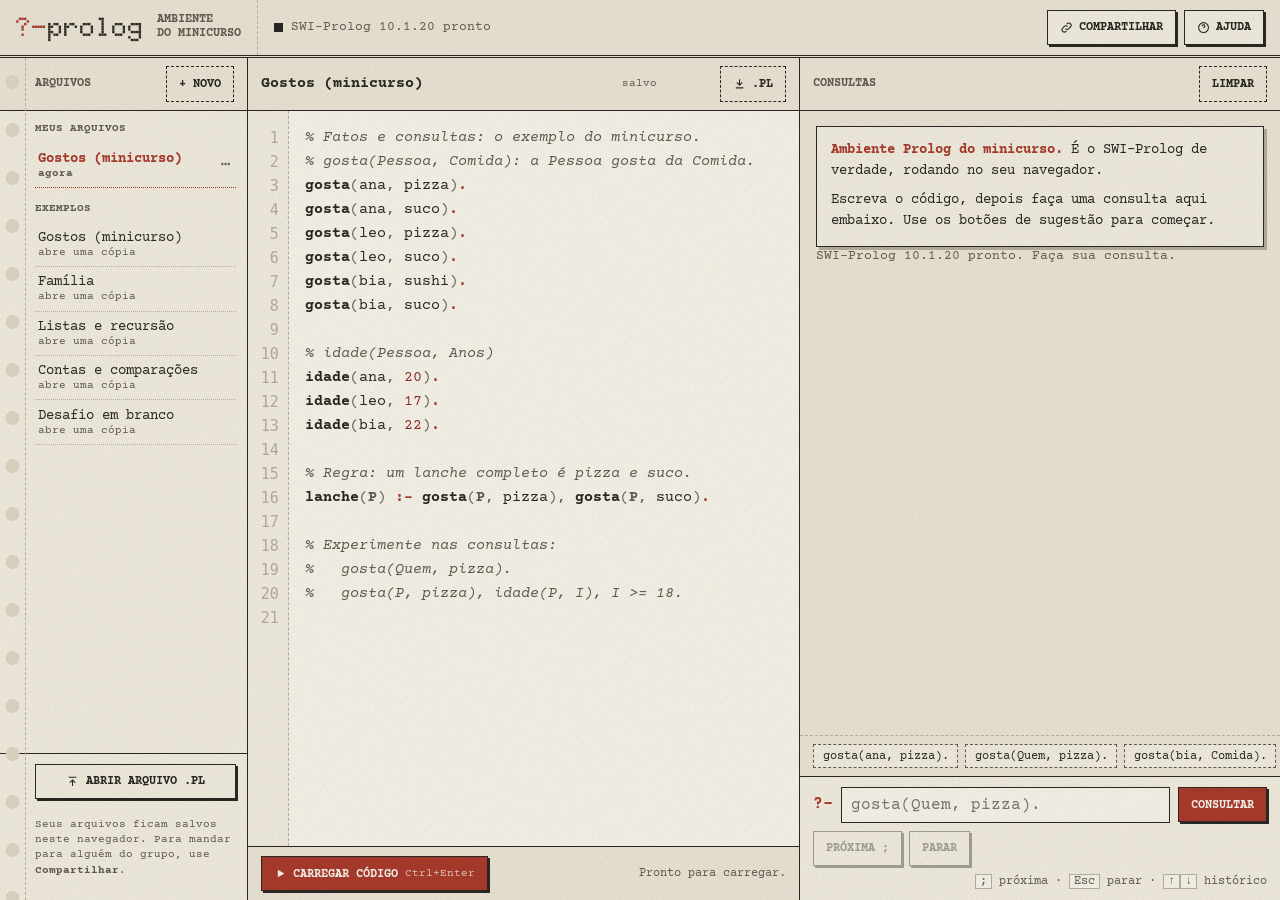
==== ambiente/index.html @ a732a97c "Adiciona ambiente Prolog online e guia de fatos e consultas Co-Authored-By: Claude Opus 5.5 <noreply" ====
<!DOCTYPE html>
<html lang="pt-BR">
<head>
<meta charset="UTF-8">
<meta name="viewport" content="width=device-width, initial-scale=1, viewport-fit=cover">
<title>Ambiente Prolog · Minicurso do grupo</title>
<meta name="description" content="Ambiente online para escrever e rodar Prolog (SWI-Prolog) no navegador. Feito para o minicurso de Prolog.">
<meta name="theme-color" content="#E9E3D3">
<link rel="icon" href="data:image/svg+xml,%3Csvg xmlns='http://www.w3.org/2000/svg' viewBox='0 0 32 32'%3E%3Crect width='32' height='32' fill='%23E9E3D3'/%3E%3Ctext x='3' y='23' font-family='monospace' font-weight='700' font-size='20' fill='%23A83A2B'%3E?-%3C/text%3E%3C/svg%3E">
<style>
@font-face{font-family:'Doto';font-style:normal;font-weight:900;font-display:block;src:url([data-uri]) format('woff2')}
@font-face{font-family:'Courier Prime';font-style:normal;font-weight:400;font-display:block;src:url([data-uri]) format('woff2')}
@font-face{font-family:'Courier Prime';font-style:italic;font-weight:400;font-display:block;src:url([data-uri]) format('woff2')}
@font-face{font-family:'Courier Prime';font-style:normal;font-weight:700;font-display:block;src:url([data-uri]) format('woff2')}
@font-face{font-family:'Courier Prime';font-style:italic;font-weight:700;font-display:block;src:url([data-uri]) format('woff2')}

:root{
  --papel:#E9E3D3;--papel-alto:#F0EBDD;--papel-fundo:#DCD5C2;--papel-claro:#F6F2E8;
  --tinta:#2B2722;--carbono:#615C50;--carbono-fraco:#B3AC9B;--regra:#B8B0A0;
  --fita:#A83A2B;--fita-escura:#8C3024;--fita-fraca:#D9B8B1;
  --mono:'Courier Prime','Courier New',Courier,ui-monospace,monospace;
  --display:'Doto','Courier Prime',monospace;
  --cod:15px;--linha-cod:1.6;
  --topo:3.6rem;
  --z-painel:10;--z-gaveta:30;--z-dialogo:40;--z-aviso:50;
}
*,*::before,*::after{box-sizing:border-box}
html,body{height:100%}
body{margin:0;background:var(--papel);color:var(--tinta);font-family:var(--mono);font-size:15px;line-height:1.5;-webkit-font-smoothing:antialiased;overflow:hidden}
body::after{content:"";position:fixed;inset:0;pointer-events:none;z-index:60;opacity:.22;mix-blend-mode:multiply;
  background-image:url("data:image/svg+xml,%3Csvg xmlns='http://www.w3.org/2000/svg'%3E%3Cfilter id='g'%3E%3CfeTurbulence type='fractalNoise' baseFrequency='0.8' numOctaves='4' stitchTiles='stitch'/%3E%3C/filter%3E%3Crect width='100%25' height='100%25' filter='url(%23g)'/%3E%3C/svg%3E")}
::selection{background:var(--fita);color:var(--papel)}
:focus-visible{outline:2px solid var(--fita);outline-offset:2px}
button{font-family:inherit}
[hidden]{display:none!important}

/* ================= estrutura ================= */
.app{height:100dvh;display:grid;grid-template-rows:var(--topo) minmax(0,1fr);padding-left:env(safe-area-inset-left);padding-right:env(safe-area-inset-right)}
.topo{display:flex;align-items:center;gap:1rem;padding:0 1rem 0 0;border-bottom:3px double var(--tinta);background:var(--papel);min-width:0}
.marca{display:flex;align-items:center;gap:.8rem;height:100%;padding:0 1rem;border-right:1px dashed var(--regra);text-decoration:none;color:var(--tinta);flex:none}
.marca__logo{font-family:var(--display);font-weight:900;font-size:1.65rem;line-height:1;letter-spacing:0;white-space:nowrap}
.marca__logo b{color:var(--fita);font-weight:900}
.marca__sub{font-size:.72rem;line-height:1.25;color:var(--carbono);text-transform:uppercase;font-weight:700}
.motor{display:flex;align-items:center;gap:.5rem;font-size:.8rem;color:var(--carbono);white-space:nowrap;min-width:0}
.motor__luz{width:.6rem;height:.6rem;border:1px solid var(--tinta);background:var(--papel-alto);flex:none}
.motor[data-estado="pronto"] .motor__luz{background:var(--tinta)}
.motor[data-estado="rodando"] .motor__luz{background:var(--fita);animation:pisca .8s steps(1) infinite}
.motor[data-estado="erro"] .motor__luz{background:var(--fita)}
@keyframes pisca{50%{opacity:.25}}
.motor__txt{overflow:hidden;text-overflow:ellipsis}
.topo__acoes{margin-left:auto;display:flex;gap:.45rem;align-items:center}

.botao{display:inline-flex;align-items:center;gap:.4rem;font-size:.78rem;font-weight:700;text-transform:uppercase;color:var(--tinta);background:var(--papel-alto);border:1px solid var(--tinta);border-radius:0;
  padding:.45rem .75rem;cursor:pointer;box-shadow:2px 2px 0 var(--tinta);transition:transform .08s linear,box-shadow .08s linear;white-space:nowrap;min-height:2.2rem}
.botao:hover{transform:translate(-1px,-1px);box-shadow:3px 3px 0 var(--tinta)}
.botao:active{transform:translate(2px,2px);box-shadow:0 0 0 var(--tinta)}
.botao:disabled{opacity:.38;cursor:default;transform:none;box-shadow:2px 2px 0 var(--tinta)}
.botao--fita{background:var(--fita);color:var(--papel-claro);border-color:var(--tinta)}
.botao--leve{box-shadow:none;border-style:dashed;background:transparent}
.botao--leve:hover{box-shadow:none;transform:none;border-style:solid;color:var(--fita);border-color:var(--fita)}
.botao kbd{font-family:inherit;font-weight:400;opacity:.75;font-size:.7rem;text-transform:none}
.icone{width:1.05em;height:1.05em;flex:none}

.mesa{display:grid;grid-template-columns:15.5rem minmax(0,1.15fr) minmax(0,1fr);min-height:0}
.painel{display:flex;flex-direction:column;min-height:0;min-width:0;border-right:1px solid var(--tinta)}
.painel:last-child{border-right:0}
.painel__cab{display:flex;align-items:center;gap:.6rem;padding:.55rem .8rem;border-bottom:1px solid var(--tinta);min-height:2.9rem;background:var(--papel)}
.painel__tit{font-size:.75rem;font-weight:700;text-transform:uppercase;color:var(--carbono);margin:0;white-space:nowrap}
.painel__cab .botao{margin-left:auto}

/* ================= arquivos ================= */
.arquivos{background:var(--papel-alto);position:relative}
.arquivos::before{content:"";position:absolute;left:0;top:0;bottom:0;width:1.6rem;background-image:radial-gradient(circle at 50% .25in,var(--papel-fundo) 0 .07in,transparent .075in);background-size:100% .5in;border-right:1px dashed var(--regra);pointer-events:none}
.arquivos__lista{flex:1;overflow:auto;padding:.6rem .7rem .8rem 2.2rem}
.grupo{font-size:.7rem;font-weight:700;text-transform:uppercase;color:var(--carbono);margin:.8rem 0 .35rem;display:flex;justify-content:space-between;align-items:center}
.grupo:first-child{margin-top:0}
.item{display:grid;grid-template-columns:minmax(0,1fr) auto;align-items:center;border-bottom:1px dotted var(--regra)}
.item__abrir{appearance:none;background:none;border:0;text-align:left;padding:.45rem .2rem;cursor:pointer;color:var(--tinta);font-size:.88rem;min-width:0;overflow:hidden;text-overflow:ellipsis;white-space:nowrap}
.item__abrir small{display:block;font-size:.7rem;color:var(--carbono);overflow:hidden;text-overflow:ellipsis}
.item__abrir:hover{color:var(--fita)}
.item[aria-current="true"] .item__abrir{font-weight:700;color:var(--fita)}
.item[aria-current="true"]{border-bottom-color:var(--fita)}
.item__mais{appearance:none;background:none;border:0;color:var(--carbono);cursor:pointer;padding:.3rem .35rem;font-size:1rem;line-height:1}
.item__mais:hover{color:var(--fita)}
.arquivos__pe{border-top:1px solid var(--tinta);padding:.6rem .7rem .7rem 2.2rem;display:grid;gap:.45rem}
.arquivos__pe .botao{justify-content:center;white-space:normal;text-align:center}
.arquivos .painel__cab{padding-left:2.2rem}
.fechar-gaveta{display:none}
.dica-salvo{font-size:.7rem;color:var(--carbono);line-height:1.35}

/* ================= editor ================= */
.editor-painel{background:var(--papel-claro)}
.nome-arq{appearance:none;border:0;border-bottom:1px dashed transparent;background:transparent;font-family:var(--mono);font-weight:700;font-size:.95rem;color:var(--tinta);padding:.1rem 0;min-width:0;width:100%;max-width:22rem}
.nome-arq:hover{border-bottom-color:var(--regra)}
.nome-arq:focus{outline:0;border-bottom-color:var(--fita)}
.salvo{font-size:.7rem;color:var(--carbono);white-space:nowrap}
.editor{position:relative;flex:1;min-height:0;display:grid;grid-template-columns:auto minmax(0,1fr);overflow:hidden}
.editor__nums{margin:0;padding:.9rem .55rem .9rem .8rem;text-align:right;color:var(--carbono-fraco);font-size:var(--cod);line-height:var(--linha-cod);user-select:none;border-right:1px dashed var(--regra);background:var(--papel-alto);overflow:hidden;white-space:pre;font-variant-numeric:tabular-nums}
.editor__nums .ruim{color:var(--papel-claro);background:var(--fita)}
.editor__nums .aviso{color:var(--fita);font-weight:700}
.editor__area{position:relative;min-width:0;overflow:hidden}
.editor__realce,.editor__texto{position:absolute;inset:0;margin:0;padding:.9rem 1rem 3rem;font-family:var(--mono);font-size:var(--cod);line-height:var(--linha-cod);white-space:pre;overflow:auto;tab-size:4;letter-spacing:0;word-spacing:0;font-variant-ligatures:none}
.editor__realce{pointer-events:none;color:var(--tinta);overflow:hidden}
.editor__texto{background:transparent;color:transparent;caret-color:var(--fita);border:0;resize:none;outline:0;-webkit-text-fill-color:transparent}
.editor__texto::selection{background:rgba(168,58,43,.22);-webkit-text-fill-color:transparent}
.t-com{color:var(--carbono);font-style:italic}
.t-str{color:#5b4a2e;text-decoration:underline;text-decoration-color:var(--fita-fraca);text-underline-offset:.18em}
.t-num{color:var(--fita-escura)}
.t-var{color:var(--carbono);font-weight:700}
.t-func{color:var(--tinta);font-weight:700}
.t-atom{color:var(--tinta)}
.t-op{color:var(--fita);font-weight:700}
.t-pont{color:var(--carbono)}
.t-ponto{color:var(--fita);font-weight:700}
.editor__barra{display:flex;align-items:center;gap:.5rem;flex-wrap:wrap;padding:.55rem .8rem;border-top:1px solid var(--tinta);background:var(--papel)}
.editor__barra .estado{font-size:.75rem;color:var(--carbono);margin-left:auto;text-align:right;min-width:0}
.editor__barra .estado.ruim{color:var(--fita);font-weight:700}

/* ================= consultas ================= */
.consultas{background:var(--papel)}
.console{flex:1;min-height:0;overflow:auto;padding:.9rem 1rem 1rem;font-size:var(--cod);line-height:1.55;white-space:pre-wrap;word-break:break-word;overscroll-behavior:contain}
.console>div{margin:0}
.c-q{font-weight:700;margin-top:.7rem!important}
.c-q::before{content:"?- ";color:var(--fita)}
.c-r{color:var(--fita);font-weight:700}
.c-f{color:var(--carbono);font-weight:700}
.c-e{color:var(--fita);font-style:italic;border-left:2px solid var(--fita);padding-left:.6rem;margin:.2rem 0!important}
.c-w{color:var(--carbono);font-style:italic;border-left:1px solid var(--carbono-fraco);padding-left:.6rem;margin:.2rem 0!important}
.c-s{color:var(--tinta)}
.c-i{color:var(--carbono);font-size:.85em}
.c-i b{color:var(--tinta)}
.c-sep{border-top:1px dashed var(--regra);margin:.8rem 0 .2rem!important;font-size:.72rem;color:var(--carbono);text-transform:uppercase;padding-top:.3rem}
.boas-vindas{border:1px solid var(--tinta);background:var(--papel-alto);box-shadow:3px 3px 0 var(--carbono-fraco);padding:.8rem .9rem;margin-bottom:.4rem;white-space:normal;font-size:.88rem}
.boas-vindas b{color:var(--fita)}
.boas-vindas p{margin:0 0 .4rem}
.boas-vindas p:last-child{margin:0}
.carregando{display:flex;align-items:center;gap:.7rem;color:var(--carbono);font-size:.85rem;white-space:normal}
.barra-prog{flex:1;height:6px;border:1px solid var(--tinta);background:var(--papel-alto);position:relative;overflow:hidden;max-width:14rem}
.barra-prog i{position:absolute;inset:0;width:var(--p,0%);background:var(--fita);transition:width .2s}
.sugestoes{display:flex;gap:.4rem;overflow-x:auto;padding:.5rem .8rem;border-top:1px dashed var(--regra);scrollbar-width:thin}
.sugestoes:empty{display:none}
.chip{appearance:none;font-family:var(--mono);font-size:.78rem;background:var(--papel-alto);color:var(--tinta);border:1px dashed var(--carbono);padding:.25rem .55rem;cursor:pointer;white-space:nowrap;flex:none}
.chip:hover{border-style:solid;border-color:var(--fita);color:var(--fita)}
.entrada{border-top:1px solid var(--tinta);padding:.6rem .8rem calc(.6rem + env(safe-area-inset-bottom));background:var(--papel-alto)}
.entrada__linha{display:flex;align-items:center;gap:.5rem}
.entrada__pr{font-weight:700;color:var(--fita);font-size:1.05rem}
.entrada input{flex:1;min-width:0;font-family:var(--mono);font-size:16px;background:var(--papel-claro);color:var(--tinta);border:1px solid var(--tinta);padding:.5rem .6rem;border-radius:0}
.entrada input:focus{outline:2px solid var(--fita);outline-offset:0}
.entrada__acoes{display:flex;gap:.45rem;margin-top:.5rem;align-items:center;flex-wrap:wrap}
.entrada__dica{font-size:.72rem;color:var(--carbono);margin-left:auto}
.entrada__dica kbd{font-family:inherit;border:1px solid var(--regra);padding:0 .25rem;background:var(--papel-claro)}

/* ================= abas (celular) ================= */
.abas{display:none}
.so-gaveta{display:none}

/* ================= menus e diálogos ================= */
.menu{position:fixed;z-index:var(--z-dialogo);background:var(--papel-claro);border:1px solid var(--tinta);box-shadow:4px 4px 0 var(--tinta);min-width:11rem;padding:.25rem 0}
.menu button{display:block;width:100%;text-align:left;appearance:none;background:none;border:0;padding:.5rem .9rem;font-size:.85rem;cursor:pointer;color:var(--tinta)}
.menu button:hover{background:var(--papel-alto);color:var(--fita)}
.menu button.perigo{color:var(--fita)}
dialog{border:2px solid var(--tinta);background:var(--papel-claro);color:var(--tinta);box-shadow:6px 6px 0 var(--tinta);padding:0;max-width:min(40rem,calc(100vw - 2rem));width:100%;max-height:calc(100dvh - 3rem)}
dialog::backdrop{background:rgba(43,39,34,.35)}
.dlg__cab{display:flex;align-items:center;justify-content:space-between;padding:.7rem 1rem;border-bottom:3px double var(--tinta);position:sticky;top:0;background:var(--papel-claro)}
.dlg__cab h2{margin:0;font-size:1rem}
.dlg__corpo{padding:1rem;overflow:auto;font-size:.9rem}
.dlg__corpo h3{font-size:.78rem;text-transform:uppercase;color:var(--fita);margin:1.1rem 0 .4rem}
.dlg__corpo h3:first-child{margin-top:0}
.dlg__corpo p{margin:0 0 .6rem}
.dlg__corpo table{width:100%;border-collapse:collapse;font-size:.85rem}
.dlg__corpo td{padding:.35rem .6rem .35rem 0;border-bottom:1px dotted var(--regra);vertical-align:top}
.dlg__corpo td:first-child{font-weight:700;white-space:nowrap}
.dlg__corpo kbd{font-family:inherit;border:1px solid var(--regra);padding:0 .3rem;background:var(--papel-alto);white-space:nowrap}
.dlg__corpo a{color:var(--tinta);text-decoration-color:var(--fita)}
.campo-link{display:flex;gap:.5rem;margin:.6rem 0}
.campo-link input{flex:1;min-width:0;font-family:var(--mono);font-size:14px;border:1px solid var(--tinta);background:var(--papel-alto);padding:.45rem .5rem}
.fechar{appearance:none;background:none;border:1px solid var(--tinta);width:2rem;height:2rem;cursor:pointer;font-size:1.1rem;line-height:1}
.fechar:hover{color:var(--fita);border-color:var(--fita)}
.aviso-flutuante{position:fixed;left:50%;top:calc(var(--topo) + .8rem);transform:translateX(-50%);z-index:var(--z-aviso);background:var(--tinta);color:var(--papel-claro);padding:.55rem .9rem;font-size:.85rem;box-shadow:3px 3px 0 var(--fita);max-width:calc(100vw - 2rem);opacity:0;pointer-events:none;transition:opacity .2s}
.aviso-flutuante.ver{opacity:1}
.fundo-gaveta{display:none}

/* ================= responsivo ================= */
@media (max-width:1180px){
  .mesa{grid-template-columns:minmax(0,1.1fr) minmax(0,1fr)}
  .arquivos{position:fixed;top:0;left:0;bottom:0;width:min(20rem,86vw);z-index:var(--z-gaveta);transform:translateX(-102%);transition:transform .25s cubic-bezier(.25,1,.5,1);box-shadow:6px 0 0 rgba(43,39,34,.15);border-right:2px solid var(--tinta)}
  .gaveta-aberta .arquivos{transform:none}
  .gaveta-aberta .fundo-gaveta{display:block;position:fixed;inset:0;z-index:calc(var(--z-gaveta) - 1);background:rgba(43,39,34,.3)}
  .so-gaveta{display:inline-flex}
  .fechar-gaveta{display:inline-block;margin-left:.4rem}
  .painel.arquivos .painel__cab{padding-top:calc(.55rem + env(safe-area-inset-top))}
}
@media (max-width:760px){
  :root{--topo:3.1rem;--cod:14px}
  body{font-size:14px}
  .app{grid-template-rows:var(--topo) minmax(0,1fr) auto}
  .marca{padding:0 .7rem}
  .marca__logo{font-size:1.3rem}
  .marca__sub,.motor__txt,.topo__acoes .rotulo-largo{display:none}
  .topo{gap:.5rem;padding-right:.6rem}
  .mesa{grid-template-columns:minmax(0,1fr)}
  .mesa>.editor-painel,.mesa>.consultas{display:none;border-right:0}
  .app[data-aba="codigo"] .editor-painel,.app[data-aba="consultas"] .consultas{display:flex}
  .abas{display:grid;grid-template-columns:repeat(3,1fr);border-top:3px double var(--tinta);background:var(--papel);padding-bottom:env(safe-area-inset-bottom)}
  .aba{appearance:none;background:none;border:0;border-right:1px dashed var(--regra);padding:.55rem .3rem .5rem;font-size:.72rem;font-weight:700;text-transform:uppercase;color:var(--carbono);display:flex;flex-direction:column;align-items:center;gap:.2rem;cursor:pointer}
  .aba:last-child{border-right:0}
  .aba .icone{width:1.25rem;height:1.25rem}
  .aba[aria-selected="true"]{color:var(--fita)}
  .aba[aria-selected="true"]::before{content:"";display:block;width:2rem;height:3px;background:var(--fita);margin:-.55rem 0 .3rem}
  .entrada{padding-bottom:.6rem}
  .entrada__dica{display:none}
  .editor__barra .estado{flex-basis:100%;text-align:left;margin-left:0}
}
@media (prefers-reduced-motion:reduce){*{transition:none!important;animation:none!important}}
</style>
</head>
<body>
<svg width="0" height="0" style="position:absolute" aria-hidden="true">
  <symbol id="i-pasta" viewBox="0 0 24 24"><path d="M3 6h7l2 2h9v11H3z" fill="none" stroke="currentColor" stroke-width="2"/></symbol>
  <symbol id="i-codigo" viewBox="0 0 24 24"><path d="M9 7l-5 5 5 5M15 7l5 5-5 5" fill="none" stroke="currentColor" stroke-width="2"/></symbol>
  <symbol id="i-pergunta" viewBox="0 0 24 24"><path d="M4 5h16v11H9l-5 4z" fill="none" stroke="currentColor" stroke-width="2"/><path d="M10 9.2a2 2 0 1 1 2.8 1.8c-.6.3-.8.7-.8 1.3M12 14h.01" fill="none" stroke="currentColor" stroke-width="2"/></symbol>
  <symbol id="i-play" viewBox="0 0 24 24"><path d="M7 5l12 7-12 7z" fill="currentColor"/></symbol>
  <symbol id="i-link" viewBox="0 0 24 24"><path d="M10 14a4 4 0 0 0 6 0l3-3a4 4 0 0 0-6-6l-1 1M14 10a4 4 0 0 0-6 0l-3 3a4 4 0 0 0 6 6l1-1" fill="none" stroke="currentColor" stroke-width="2"/></symbol>
  <symbol id="i-baixar" viewBox="0 0 24 24"><path d="M12 4v11M7 10l5 5 5-5M5 20h14" fill="none" stroke="currentColor" stroke-width="2"/></symbol>
  <symbol id="i-abrir" viewBox="0 0 24 24"><path d="M12 20V9M7 14l5-5 5 5M5 4h14" fill="none" stroke="currentColor" stroke-width="2"/></symbol>
  <symbol id="i-ajuda" viewBox="0 0 24 24"><circle cx="12" cy="12" r="9" fill="none" stroke="currentColor" stroke-width="2"/><path d="M9.5 9.5a2.5 2.5 0 1 1 3.5 2.3c-.7.3-1 .8-1 1.5M12 16.5h.01" fill="none" stroke="currentColor" stroke-width="2"/></symbol>
</svg>

<div class="app" id="app" data-aba="codigo">
  <header class="topo">
    <a class="marca" href="./" aria-label="Ambiente Prolog, início">
      <span class="marca__logo"><b>?-</b>prolog</span>
      <span class="marca__sub">ambiente<br>do minicurso</span>
    </a>
    <button class="botao botao--leve so-gaveta" id="b-gaveta" type="button" aria-controls="arquivos" aria-expanded="false"><svg class="icone"><use href="#i-pasta"/></svg><span class="rotulo-largo">Arquivos</span></button>
    <div class="motor" id="motor" data-estado="carregando" role="status"><span class="motor__luz" aria-hidden="true"></span><span class="motor__txt" id="motor-txt">Carregando SWI-Prolog...</span></div>
    <div class="topo__acoes">
      <button class="botao" id="b-compartilhar" type="button" title="Gerar link com este código"><svg class="icone"><use href="#i-link"/></svg><span class="rotulo-largo">Compartilhar</span></button>
      <button class="botao" id="b-ajuda" type="button" title="Ajuda e atalhos"><svg class="icone"><use href="#i-ajuda"/></svg><span class="rotulo-largo">Ajuda</span></button>
    </div>
  </header>

  <div class="mesa">
    <aside class="painel arquivos" id="arquivos" aria-label="Arquivos">
      <div class="painel__cab"><h2 class="painel__tit">Arquivos</h2><button class="botao botao--leve" id="b-novo" type="button">+ Novo</button><button class="fechar fechar-gaveta" id="b-fechar-gaveta" type="button" aria-label="Fechar arquivos">×</button></div>
      <div class="arquivos__lista" id="lista"></div>
      <div class="arquivos__pe">
        <button class="botao" id="b-abrir" type="button"><svg class="icone"><use href="#i-abrir"/></svg>Abrir arquivo .pl</button>
        <input type="file" id="arq-entrada" accept=".pl,.pro,.prolog,.txt,text/plain" hidden>
        <p class="dica-salvo">Seus arquivos ficam salvos neste navegador. Para mandar para alguém do grupo, use <b>Compartilhar</b>.</p>
      </div>
    </aside>

    <section class="painel editor-painel" aria-label="Código">
      <div class="painel__cab">
        <input class="nome-arq" id="nome" type="text" aria-label="Nome do arquivo" spellcheck="false">
        <span class="salvo" id="salvo"></span>
        <button class="botao botao--leve" id="b-baixar" type="button" title="Baixar como .pl"><svg class="icone"><use href="#i-baixar"/></svg>.pl</button>
      </div>
      <div class="editor">
        <pre class="editor__nums" id="nums" aria-hidden="true"></pre>
        <div class="editor__area">
          <pre class="editor__realce" id="realce" aria-hidden="true"></pre>
          <textarea class="editor__texto" id="texto" spellcheck="false" autocapitalize="off" autocomplete="off" autocorrect="off" wrap="off" aria-label="Código Prolog"></textarea>
        </div>
      </div>
      <div class="editor__barra">
        <button class="botao botao--fita" id="b-carregar" type="button"><svg class="icone"><use href="#i-play"/></svg>Carregar código <kbd>Ctrl+Enter</kbd></button>
        <span class="estado" id="estado-cod" aria-live="polite"></span>
      </div>
    </section>

    <section class="painel consultas" aria-label="Consultas">
      <div class="painel__cab"><h2 class="painel__tit">Consultas</h2><button class="botao botao--leve" id="b-limpar" type="button">Limpar</button></div>
      <div class="console" id="console" aria-live="polite"></div>
      <div class="sugestoes" id="sugestoes" aria-label="Consultas sugeridas"></div>
      <form class="entrada" id="form-q" autocomplete="off">
        <div class="entrada__linha">
          <label class="entrada__pr" for="q">?-</label>
          <input id="q" type="text" placeholder="gosta(Quem, pizza)." spellcheck="false" autocapitalize="off" autocorrect="off" enterkeyhint="go">
          <button class="botao botao--fita" id="b-consultar" type="submit">Consultar</button>
        </div>
        <div class="entrada__acoes">
          <button class="botao" id="b-prox" type="button" disabled>Próxima ;</button>
          <button class="botao" id="b-parar" type="button" disabled>Parar</button>
          <span class="entrada__dica"><kbd>;</kbd> próxima · <kbd>Esc</kbd> parar · <kbd>↑</kbd><kbd>↓</kbd> histórico</span>
        </div>
      </form>
    </section>
  </div>

  <nav class="abas" role="tablist" aria-label="Seções">
    <button class="aba" role="tab" id="aba-arquivos" type="button" aria-selected="false"><svg class="icone"><use href="#i-pasta"/></svg>Arquivos</button>
    <button class="aba" role="tab" data-aba="codigo" type="button" aria-selected="true"><svg class="icone"><use href="#i-codigo"/></svg>Código</button>
    <button class="aba" role="tab" data-aba="consultas" type="button" aria-selected="false"><svg class="icone"><use href="#i-pergunta"/></svg>Consultas</button>
  </nav>
</div>
<div class="fundo-gaveta" id="fundo-gaveta"></div>
<div class="aviso-flutuante" id="aviso" role="status"></div>

<dialog id="dlg-compartilhar" aria-labelledby="t-comp">
  <div class="dlg__cab"><h2 id="t-comp">Compartilhar código</h2><button class="fechar" data-fechar type="button" aria-label="Fechar">×</button></div>
  <div class="dlg__corpo">
    <p>Quem abrir este link recebe uma <b>cópia</b> do código <b id="comp-nome"></b> no próprio navegador. As mudanças de cada um não afetam os outros.</p>
    <div class="campo-link"><input id="comp-link" readonly aria-label="Link"><button class="botao botao--fita" id="b-copiar" type="button">Copiar</button></div>
    <p class="c-i" id="comp-tam"></p>
  </div>
</dialog>

<dialog id="dlg-ajuda" aria-labelledby="t-ajuda">
  <div class="dlg__cab"><h2 id="t-ajuda">Ajuda</h2><button class="fechar" data-fechar type="button" aria-label="Fechar">×</button></div>
  <div class="dlg__corpo">
    <h3>Como usar</h3>
    <p>1. Escreva fatos e regras em <b>Código</b>. 2. Aperte <b>Carregar código</b> (ou só faça uma consulta: o código é carregado sozinho). 3. Pergunte em <b>Consultas</b>. É o SWI-Prolog de verdade, rodando no seu navegador.</p>
    <h3>Atalhos</h3>
    <table>
      <tr><td><kbd>Ctrl</kbd>+<kbd>Enter</kbd></td><td>Carregar o código</td></tr>
      <tr><td><kbd>Enter</kbd></td><td>Fazer a consulta</td></tr>
      <tr><td><kbd>;</kbd> ou <kbd>Enter</kbd> vazio</td><td>Próxima resposta</td></tr>
      <tr><td><kbd>.</kbd> ou <kbd>Esc</kbd></td><td>Parar (também interrompe laços infinitos)</td></tr>
      <tr><td><kbd>↑</kbd> <kbd>↓</kbd></td><td>Consultas anteriores</td></tr>
      <tr><td><kbd>Tab</kbd></td><td>Indentar no editor</td></tr>
    </table>
    <h3>Lembretes de Prolog</h3>
    <table>
      <tr><td><code>gosta(ana, pizza).</code></td><td>Fato. Nomes em minúscula, termina com ponto.</td></tr>
      <tr><td><code>Quem</code>, <code>X</code></td><td>Variável: começa com maiúscula ou _.</td></tr>
      <tr><td><code>a, b</code> · <code>a ; b</code></td><td>E · ou.</td></tr>
      <tr><td><code>cabeca :- corpo.</code></td><td>Regra: cabeça é verdade se o corpo for.</td></tr>
      <tr><td><code>X is 2 + 3</code></td><td>Faz a conta. <code>=</code> não calcula.</td></tr>
      <tr><td><code>[H | T]</code></td><td>Lista: primeiro elemento e o resto.</td></tr>
      <tr><td><code>findall(X, G, L)</code></td><td>Junta todas as respostas numa lista.</td></tr>
    </table>
    <h3>Material do grupo</h3>
    <p><a href="../minicurso/" target="_blank" rel="noopener">Slides do minicurso</a> · <a href="../guia/" target="_blank" rel="noopener">Guia de fatos e consultas</a> · <a href="https://www.swi-prolog.org/Documentation.html" target="_blank" rel="noopener">Documentação do SWI-Prolog</a></p>
    <h3>Bom saber</h3>
    <p>Os arquivos ficam salvos só neste navegador. Limpar os dados do site apaga tudo, então baixe o <code>.pl</code> do que for importante. Leitura do teclado (<code>read/1</code>) não funciona aqui.</p>
  </div>
</dialog>

<script src="swipl/swipl-web.js" async id="swipl-js"></script>
<script>
var AMB_PL = ":- module(amb, [amb_consult/1, amb_query/1]).\n:- use_module(library(wasm)).\n\namb_consult(File) :-\n    load_files(user:File, [if(true)]).\n\namb_query(Texto) :-\n    (   catch(term_string(Goal, Texto, [variable_names(Bs), module(user)]), E,\n              ( amb_erro(E), fail ))\n    ->  amb_executa(Goal, Bs)\n    ;   true\n    ).\n\namb_executa(Goal, Bs) :-\n    catch(amb_solucoes(Goal, Bs), E, (amb_erro(E))), !.\namb_executa(_, _) :-\n    flush_output,\n    _ := ambFalso().\n\namb_solucoes(Goal, Bs) :-\n    call_cleanup(user:Goal, Det = true),\n    flush_output,\n    amb_texto(Bs, Txt),\n    (   Det == true\n    ->  _ := ambResposta(Txt, \"det\")\n    ;   _ := ambResposta(Txt, \"mais\"),\n        P := ambEspera(),\n        await(P, Acao),\n        Acao \\== \"next\"\n    ).\n\namb_erro(E) :-\n    flush_output,\n    message_to_codes(E, Txt),\n    _ := ambErro(Txt).\n\nmessage_to_codes(unwind(abort), \"Consulta interrompida.\") :- !.\nmessage_to_codes('$aborted', \"Consulta interrompida.\") :- !.\nmessage_to_codes(E, S) :-\n    catch(( '$messages':translate_message(E, Lines, []),\n            with_output_to(string(S), print_message_lines(current_output, '', Lines)) ),\n          _, fail), !.\nmessage_to_codes(E, S) :- format(string(S), \"~q\", [E]).\n\namb_texto(Bs, Txt) :-\n    findall(T, amb_texto_(Bs, T), [Txt]).\n\namb_texto_(Bs, Txt) :-\n    include(amb_visivel, Bs, Vis),\n    forall(member(N = V, Bs), ( var(V) -> V = '$VAR'(N) ; true )),\n    maplist(amb_valor, Vis, Vals),\n    term_variables(Vals, Livres),\n    amb_nomeia(Livres, 0),\n    (   Vis == []\n    ->  Txt = \"true\"\n    ;   maplist(amb_par, Vis, Ls),\n        atomic_list_concat(Ls, ',\\n', A),\n        atom_string(A, Txt)\n    ).\namb_visivel(Nome = V) :-\n    \\+ sub_atom(Nome, 0, _, _, '_'),\n    \\+ var(V).\namb_valor(_ = V, V).\namb_nomeia([], _).\namb_nomeia([V | Vs], I) :-\n    L is 0'A + I mod 26, K is I // 26,\n    (   K =:= 0 -> format(atom(N), \"_~c\", [L]) ; format(atom(N), \"_~c~d\", [L, K]) ),\n    V = '$VAR'(N),\n    I1 is I + 1,\n    amb_nomeia(Vs, I1).\namb_par(N = V, S) :-\n    format(string(S), \"~w = ~W\", [N, V, [quoted(true), portray(true), max_depth(40), numbervars(true), spacing(next_argument)]]).\n";
(function () {
  "use strict";

  /* =====================================================================
     DADOS: exemplos que acompanham o minicurso
     ===================================================================== */
  var EXEMPLOS = [
    {
      id: "ex-gostos", nome: "Gostos (minicurso)",
      sug: ["gosta(ana, pizza).", "gosta(Quem, pizza).", "gosta(bia, Comida).", "gosta(_, sushi).", "gosta(ana, X), gosta(bia, X).", "lanche(Quem).", "findall(P, gosta(P, suco), L)."],
      codigo: [
        "% Fatos e consultas: o exemplo do minicurso.",
        "% gosta(Pessoa, Comida): a Pessoa gosta da Comida.",
        "gosta(ana, pizza).",
        "gosta(ana, suco).",
        "gosta(leo, pizza).",
        "gosta(leo, suco).",
        "gosta(bia, sushi).",
        "gosta(bia, suco).",
        "",
        "% idade(Pessoa, Anos)",
        "idade(ana, 20).",
        "idade(leo, 17).",
        "idade(bia, 22).",
        "",
        "% Regra: um lanche completo é pizza e suco.",
        "lanche(P) :- gosta(P, pizza), gosta(P, suco).",
        "",
        "% Experimente nas consultas:",
        "%   gosta(Quem, pizza).",
        "%   gosta(P, pizza), idade(P, I), I >= 18.",
        ""
      ].join("\n")
    },
    {
      id: "ex-familia", nome: "Família",
      sug: ["pai(joao, X).", "avo(joao, Neto).", "irmao(maria, Quem).", "progenitor(P, lucas).", "descendente(D, joao)."],
      codigo: [
        "% pai(Pai, Filho) e mae(Mae, Filho)",
        "pai(joao, maria).",
        "pai(joao, pedro).",
        "pai(pedro, lucas).",
        "mae(ana, maria).",
        "mae(ana, pedro).",
        "mae(maria, sofia).",
        "",
        "% Regras",
        "progenitor(P, F) :- pai(P, F).",
        "progenitor(P, F) :- mae(P, F).",
        "",
        "avo(A, N) :- progenitor(A, P), progenitor(P, N).",
        "",
        "irmao(X, Y) :- progenitor(P, X), progenitor(P, Y), X \\= Y.",
        "",
        "% Recursão: descendente em qualquer geração",
        "descendente(D, A) :- progenitor(A, D).",
        "descendente(D, A) :- progenitor(A, P), descendente(D, P).",
        ""
      ].join("\n")
    },
    {
      id: "ex-listas", nome: "Listas e recursão",
      sug: ["mostrar([pao, leite, maca]).", "tamanho([a, b, c], N).", "soma([3, 5, 2], S).", "pertence(b, [a, b, c]).", "[Primeiro | Resto] = [arroz, feijao, leite].", "member(X, [a, b, c])."],
      codigo: [
        "% Cabeça e cauda: [Primeiro | Resto]",
        "",
        "% mostrar(Lista): escreve cada item numa linha",
        "mostrar([]).",
        "mostrar([Item | Resto]) :-",
        "    writeln(Item),",
        "    mostrar(Resto).",
        "",
        "% tamanho(Lista, N)",
        "tamanho([], 0).",
        "tamanho([_ | Resto], N) :-",
        "    tamanho(Resto, N0),",
        "    N is N0 + 1.",
        "",
        "% soma(Lista, Total)",
        "soma([], 0).",
        "soma([X | Resto], Total) :-",
        "    soma(Resto, T0),",
        "    Total is T0 + X.",
        "",
        "% pertence(X, Lista)",
        "pertence(X, [X | _]).",
        "pertence(X, [_ | Resto]) :- pertence(X, Resto).",
        ""
      ].join("\n")
    },
    {
      id: "ex-contas", nome: "Contas e comparações",
      sug: ["media(8, 6, M).", "situacao(8, 6, S).", "situacao(5, 6, S).", "fatorial(5, F).", "X is 2 + 3 * 4.", "7 >= 6."],
      codigo: [
        "% is calcula; = só compara a forma.",
        "media(N1, N2, M) :- M is (N1 + N2) / 2.",
        "",
        "situacao(N1, N2, aprovado) :- media(N1, N2, M), M >= 7.",
        "situacao(N1, N2, recuperacao) :- media(N1, N2, M), M < 7, M >= 4.",
        "situacao(N1, N2, reprovado) :- media(N1, N2, M), M < 4.",
        "",
        "% Recursão com números",
        "fatorial(0, 1).",
        "fatorial(N, F) :-",
        "    N > 0,",
        "    N1 is N - 1,",
        "    fatorial(N1, F1),",
        "    F is N * F1.",
        ""
      ].join("\n")
    },
    {
      id: "ex-desafio", nome: "Desafio em branco",
      sug: [],
      codigo: [
        "% Desafio do minicurso:",
        "% 1. Escreva fatos para três pessoas e suas comidas favoritas.",
        "% 2. Defina uma regra para quem gosta de pizza E de suco.",
        "% 3. Consulte quem atende às duas condições.",
        "% 4. Peça outras respostas com ; (ou o botão Próxima).",
        "",
        ""
      ].join("\n")
    }
  ];

  /* =====================================================================
     UTILIDADES
     ===================================================================== */
  function $(s) { return document.querySelector(s); }
  function el(tag, cls, txt) { var e = document.createElement(tag); if (cls) e.className = cls; if (txt != null) e.textContent = txt; return e; }
  function esc(t) { return t.replace(/&/g, "&amp;").replace(/</g, "&lt;").replace(/>/g, "&gt;"); }
  function agora() { return Date.now(); }
  function novoId() { return "a" + agora().toString(36) + Math.random().toString(36).slice(2, 6); }
  var CHAVE = "prolog-ambiente-v1";
  var avisoTimer;
  function aviso(txt) {
    var a = $("#aviso"); a.textContent = txt; a.classList.add("ver");
    clearTimeout(avisoTimer); avisoTimer = setTimeout(function () { a.classList.remove("ver"); }, 2600);
  }
  function quando(ts) {
    var s = Math.round((agora() - ts) / 1000);
    if (s < 5) return "agora";
    if (s < 60) return "há " + s + " s";
    var m = Math.round(s / 60); if (m < 60) return "há " + m + " min";
    var h = Math.round(m / 60); if (h < 24) return "há " + h + " h";
    return new Date(ts).toLocaleDateString("pt-BR");
  }

  /* =====================================================================
     ARMAZENAMENTO (localStorage, com plano B em memória)
     ===================================================================== */
  var estado = { arquivos: [], atual: null, historico: [] };
  var temArmazem = true;
  function ler() {
    try {
      var j = JSON.parse(localStorage.getItem(CHAVE) || "null");
      if (j && Array.isArray(j.arquivos)) estado = { arquivos: j.arquivos, atual: j.atual, historico: j.historico || [] };
    } catch (e) { temArmazem = false; }
  }
  var salvarTimer;
  function salvar(imediato) {
    clearTimeout(salvarTimer);
    function f() {
      try { localStorage.setItem(CHAVE, JSON.stringify(estado)); $("#salvo").textContent = "salvo"; }
      catch (e) { temArmazem = false; $("#salvo").textContent = "não salvo: baixe o .pl"; }
    }
    if (imediato) f(); else { $("#salvo").textContent = "salvando..."; salvarTimer = setTimeout(f, 500); }
  }
  function arqAtual() {
    for (var i = 0; i < estado.arquivos.length; i++) if (estado.arquivos[i].id === estado.atual) return estado.arquivos[i];
    return null;
  }
  function criarArquivo(nome, codigo, sug) {
    var base = nome, n = 2;
    while (estado.arquivos.some(function (a) { return a.nome === nome; })) nome = base + " (" + n++ + ")";
    var a = { id: novoId(), nome: nome, codigo: codigo, sug: sug || [], atualizado: agora() };
    estado.arquivos.unshift(a);
    return a;
  }

  /* =====================================================================
     EDITOR com realce, números de linha e marcação de erros
     ===================================================================== */
  var texto = $("#texto"), realce = $("#realce"), nums = $("#nums");
  var TOK = /(%[^\n]*)|(\/\*[\s\S]*?(?:\*\/|$))|('(?:[^'\\\n]|\\.)*'?)|("(?:[^"\\\n]|\\.)*"?)|(0'.|\d+(?:\.\d+)?(?:[eE][+-]?\d+)?)|([A-Z_][A-Za-z0-9_]*)|([a-z][A-Za-z0-9_]*)(?=\()|([a-z][A-Za-z0-9_]*)|(:-|\?-|-->|\\\+|=\.\.|\\==|==|\\=|=:=|=\\=|>=|=<|->|\|)|(\.(?=\s|$|%))|([()\[\]{},;!])/g;
  var CLS = [null, "t-com", "t-com", "t-str", "t-str", "t-num", "t-var", "t-func", "t-atom", "t-op", "t-ponto", "t-pont"];
  function realcar(src) {
    var out = "", ult = 0, m;
    TOK.lastIndex = 0;
    while ((m = TOK.exec(src))) {
      if (m.index > ult) out += esc(src.slice(ult, m.index));
      var c = null;
      for (var i = 1; i < CLS.length; i++) if (m[i] !== undefined) { c = CLS[i]; break; }
      if (c === "t-atom" && m[0] === "is") c = "t-op";
      out += c ? '<span class="' + c + '">' + esc(m[0]) + "</span>" : esc(m[0]);
      ult = TOK.lastIndex;
      if (m[0].length === 0) TOK.lastIndex++;
    }
    return out + esc(src.slice(ult)) + "\n ";
  }
  var marcas = {}; // linha -> "ruim" | "aviso"
  function desenharNums() {
    var n = texto.value.split("\n").length, h = "";
    for (var i = 1; i <= n; i++) h += marcas[i] ? '<span class="' + marcas[i] + '">' + i + "</span>\n" : i + "\n";
    nums.innerHTML = h + " ";
  }
  function desenhar() { realce.innerHTML = realcar(texto.value); desenharNums(); sincronizar(); }
  function sincronizar() { realce.scrollTop = texto.scrollTop; realce.scrollLeft = texto.scrollLeft; nums.scrollTop = texto.scrollTop; }
  texto.addEventListener("scroll", sincronizar);
  texto.addEventListener("input", function () {
    var a = arqAtual(); if (!a) return;
    a.codigo = texto.value; a.atualizado = agora();
    marcas = {}; desenhar(); salvar();
    estadoCod("Código alterado. Será carregado na próxima consulta.", false);
    desenharLista();
  });
  texto.addEventListener("keydown", function (e) {
    if (e.key === "Tab" && !e.ctrlKey && !e.metaKey) {
      e.preventDefault();
      var s = texto.selectionStart, f = texto.selectionEnd, v = texto.value;
      if (s === f && !e.shiftKey) {
        texto.setRangeText("    ", s, f, "end");
      } else {
        var ini = v.lastIndexOf("\n", s - 1) + 1, bloco = v.slice(ini, f);
        var novo = e.shiftKey ? bloco.replace(/^ {1,4}/gm, "") : bloco.replace(/^/gm, "    ");
        texto.setRangeText(novo, ini, f, "select");
      }
      texto.dispatchEvent(new Event("input"));
    } else if (e.key === "Enter" && (e.ctrlKey || e.metaKey)) {
      e.preventDefault(); carregarCodigo(true);
    } else if (e.key === "Enter") {
      // mantém a indentação da linha anterior
      var p = texto.selectionStart, v2 = texto.value, ini2 = v2.lastIndexOf("\n", p - 1) + 1;
      var ind = (v2.slice(ini2, p).match(/^\s*/) || [""])[0];
      if (/:-\s*$/.test(v2.slice(ini2, p)) && !ind) ind = "    ";
      if (ind) { e.preventDefault(); texto.setRangeText("\n" + ind, p, texto.selectionEnd, "end"); texto.dispatchEvent(new Event("input")); }
    }
  });
  function estadoCod(txt, ruim) { var e = $("#estado-cod"); e.textContent = txt; e.classList.toggle("ruim", !!ruim); }

  /* =====================================================================
     LISTA DE ARQUIVOS
     ===================================================================== */
  function desenharLista() {
    var l = $("#lista"); l.textContent = "";
    var g1 = el("p", "grupo"); g1.append("Meus arquivos"); l.appendChild(g1);
    if (!estado.arquivos.length) l.appendChild(el("p", "dica-salvo", "Nenhum arquivo ainda. Abra um exemplo ou crie um novo."));
    estado.arquivos.forEach(function (a) {
      var it = el("div", "item"); it.setAttribute("aria-current", a.id === estado.atual ? "true" : "false");
      var b = el("button", "item__abrir"); b.type = "button"; b.textContent = a.nome;
      var sm = el("small", null, quando(a.atualizado)); b.appendChild(sm);
      b.addEventListener("click", function () { abrir(a.id); fecharGaveta(); irPara("codigo"); });
      var mais = el("button", "item__mais", "⋯"); mais.type = "button"; mais.setAttribute("aria-label", "Opções de " + a.nome);
      mais.addEventListener("click", function (e) { e.stopPropagation(); menuArquivo(a, mais); });
      it.append(b, mais); l.appendChild(it);
    });
    var g2 = el("p", "grupo", "Exemplos"); l.appendChild(g2);
    EXEMPLOS.forEach(function (ex) {
      var it = el("div", "item");
      var b = el("button", "item__abrir"); b.type = "button"; b.textContent = ex.nome;
      b.appendChild(el("small", null, "abre uma cópia"));
      b.addEventListener("click", function () {
        var a = criarArquivo(ex.nome, ex.codigo, ex.sug); salvar(true); abrir(a.id); fecharGaveta(); irPara("codigo");
        aviso("Cópia de “" + ex.nome + "” criada");
      });
      it.append(b, el("span")); l.appendChild(it);
    });
  }
  var menuAberto = null;
  function fecharMenu() { if (menuAberto) { menuAberto.remove(); menuAberto = null; } }
  document.addEventListener("click", fecharMenu);
  window.addEventListener("resize", fecharMenu);
  function menuArquivo(a, alvo) {
    fecharMenu();
    var m = el("div", "menu"); m.setAttribute("role", "menu");
    function op(txt, fn, cls) { var b = el("button", cls || null, txt); b.type = "button"; b.setAttribute("role", "menuitem"); b.addEventListener("click", function (e) { e.stopPropagation(); fecharMenu(); fn(); }); m.appendChild(b); }
    op("Renomear", function () { abrir(a.id); fecharGaveta(); irPara("codigo"); var n = $("#nome"); n.focus(); n.select(); });
    op("Duplicar", function () { var c = criarArquivo(a.nome + " cópia", a.codigo, a.sug); salvar(true); abrir(c.id); });
    op("Baixar .pl", function () { baixar(a); });
    op("Compartilhar link", function () { abrir(a.id); compartilhar(); });
    op("Apagar", function () {
      if (!confirm("Apagar “" + a.nome + "”? Isso não pode ser desfeito.")) return;
      estado.arquivos = estado.arquivos.filter(function (x) { return x.id !== a.id; });
      if (estado.atual === a.id) estado.atual = estado.arquivos[0] ? estado.arquivos[0].id : null;
      if (!estado.atual) { var n = criarArquivo("meu-programa", EXEMPLOS[4].codigo, []); estado.atual = n.id; }
      salvar(true); abrir(estado.atual); aviso("Arquivo apagado");
    }, "perigo");
    document.body.appendChild(m);
    var r = alvo.getBoundingClientRect();
    m.style.top = Math.min(r.bottom + 4, innerHeight - m.offsetHeight - 8) + "px";
    m.style.left = Math.max(8, Math.min(r.right - m.offsetWidth, innerWidth - m.offsetWidth - 8)) + "px";
    menuAberto = m;
    m.querySelector("button").focus();
  }

  function abrir(id) {
    estado.atual = id;
    var a = arqAtual(); if (!a) return;
    texto.value = a.codigo; $("#nome").value = a.nome;
    texto.scrollTop = 0; texto.scrollLeft = 0;
    marcas = {}; desenhar(); desenharLista(); desenharSugestoes();
    estadoCod("Pronto para carregar.", false);
    $("#salvo").textContent = temArmazem ? "salvo" : "sem armazenamento: baixe o .pl";
    salvar(true);
  }
  $("#nome").addEventListener("change", function () {
    var a = arqAtual(); if (!a) return;
    var v = this.value.trim() || "sem-nome";
    a.nome = v; this.value = v; a.atualizado = agora(); salvar(); desenharLista();
  });
  $("#nome").addEventListener("keydown", function (e) { if (e.key === "Enter") { e.preventDefault(); texto.focus(); } });
  $("#b-novo").addEventListener("click", function () {
    var a = criarArquivo("novo-programa", "% Escreva seus fatos e regras aqui.\n\n", []); salvar(true); abrir(a.id); fecharGaveta(); irPara("codigo"); texto.focus();
    texto.setSelectionRange(texto.value.length, texto.value.length);
  });

  /* ---- baixar / abrir arquivo ---- */
  function nomeArquivo(a) { return (a.nome.replace(/[^\wÀ-ÿ.-]+/g, "_").replace(/^_+|_+$/g, "") || "programa").replace(/\.pl$/i, "") + ".pl"; }
  function baixar(a) {
    a = a || arqAtual(); if (!a) return;
    var url = URL.createObjectURL(new Blob([a.codigo], { type: "text/plain;charset=utf-8" }));
    var l = el("a"); l.href = url; l.download = nomeArquivo(a); document.body.appendChild(l); l.click(); l.remove();
    setTimeout(function () { URL.revokeObjectURL(url); }, 1500);
  }
  $("#b-baixar").addEventListener("click", function () { baixar(); });
  $("#b-abrir").addEventListener("click", function () { $("#arq-entrada").click(); });
  $("#arq-entrada").addEventListener("change", function () {
    var f = this.files && this.files[0]; if (!f) return;
    var r = new FileReader();
    r.onload = function () {
      var a = criarArquivo(f.name.replace(/\.(pl|pro|prolog|txt)$/i, ""), String(r.result), []);
      salvar(true); abrir(a.id); fecharGaveta(); irPara("codigo"); aviso("“" + f.name + "” aberto");
    };
    r.readAsText(f); this.value = "";
  });

  /* =====================================================================
     COMPARTILHAR: o código vai comprimido dentro do próprio link
     ===================================================================== */
  function b64url(bytes) {
    var s = ""; for (var i = 0; i < bytes.length; i += 0x8000) s += String.fromCharCode.apply(null, bytes.subarray(i, i + 0x8000));
    return btoa(s).replace(/\+/g, "-").replace(/\//g, "_").replace(/=+$/, "");
  }
  function deB64url(t) {
    t = t.replace(/-/g, "+").replace(/_/g, "/"); while (t.length % 4) t += "=";
    var s = atob(t), b = new Uint8Array(s.length); for (var i = 0; i < s.length; i++) b[i] = s.charCodeAt(i); return b;
  }
  async function comprimir(txt) {
    var bytes = new TextEncoder().encode(txt);
    if (typeof CompressionStream === "function") {
      try {
        var buf = await new Response(new Blob([bytes]).stream().pipeThrough(new CompressionStream("deflate-raw"))).arrayBuffer();
        return "z" + b64url(new Uint8Array(buf));
      } catch (e) { /* cai para o texto puro */ }
    }
    return "b" + b64url(bytes);
  }
  async function descomprimir(t) {
    var tipo = t[0], bytes = deB64url(t.slice(1));
    if (tipo === "z") {
      var buf = await new Response(new Blob([bytes]).stream().pipeThrough(new DecompressionStream("deflate-raw"))).arrayBuffer();
      return new TextDecoder().decode(buf);
    }
    return new TextDecoder().decode(bytes);
  }
  async function compartilhar() {
    var a = arqAtual(); if (!a) return;
    var dados = await comprimir(JSON.stringify({ n: a.nome, c: a.codigo, s: a.sug || [] }));
    var url = location.origin + location.pathname + "#p=" + dados;
    $("#comp-nome").textContent = "“" + a.nome + "”";
    $("#comp-link").value = url;
    $("#comp-tam").textContent = url.length > 8000 ? "Link longo (" + url.length + " caracteres). Se algum aplicativo cortar, mande o arquivo .pl." : "";
    $("#dlg-compartilhar").showModal();
    $("#comp-link").select();
  }
  $("#b-compartilhar").addEventListener("click", compartilhar);
  $("#b-copiar").addEventListener("click", async function () {
    var v = $("#comp-link").value;
    try { await navigator.clipboard.writeText(v); aviso("Link copiado"); }
    catch (e) { $("#comp-link").select(); document.execCommand && document.execCommand("copy"); aviso("Link copiado"); }
  });
  async function receberLink() {
    var m = location.hash.match(/^#p=([A-Za-z0-9_-]+)$/);
    if (!m) return false;
    try {
      var d = JSON.parse(await descomprimir(m[1]));
      var igual = estado.arquivos.filter(function (a) { return a.codigo === d.c; })[0];
      var a = igual || criarArquivo(String(d.n || "recebido"), String(d.c || ""), Array.isArray(d.s) ? d.s : []);
      salvar(true); abrir(a.id);
      aviso(igual ? "Você já tinha este código: “" + a.nome + "”" : "Código recebido: “" + a.nome + "”");
    } catch (e) { aviso("Não deu para abrir o link compartilhado"); }
    history.replaceState(null, "", location.pathname);
    return true;
  }

  /* =====================================================================
     DIÁLOGOS, GAVETA E ABAS
     ===================================================================== */
  document.querySelectorAll("[data-fechar]").forEach(function (b) { b.addEventListener("click", function () { b.closest("dialog").close(); }); });
  document.querySelectorAll("dialog").forEach(function (d) { d.addEventListener("click", function (e) { if (e.target === d) d.close(); }); });
  $("#b-ajuda").addEventListener("click", function () { $("#dlg-ajuda").showModal(); });
  var app = $("#app");
  function abrirGaveta() { document.body.classList.add("gaveta-aberta"); $("#b-gaveta").setAttribute("aria-expanded", "true"); var c = document.querySelector(".item[aria-current='true'] .item__abrir") || document.querySelector(".item__abrir"); if (c) c.focus(); }
  function fecharGaveta() { if (!document.body.classList.contains("gaveta-aberta")) return; document.body.classList.remove("gaveta-aberta"); $("#b-gaveta").setAttribute("aria-expanded", "false"); }
  $("#b-gaveta").addEventListener("click", function () { document.body.classList.contains("gaveta-aberta") ? fecharGaveta() : abrirGaveta(); });
  $("#fundo-gaveta").addEventListener("click", fecharGaveta);
  $("#b-fechar-gaveta").addEventListener("click", fecharGaveta);
  $("#aba-arquivos").addEventListener("click", abrirGaveta);
  function irPara(aba) {
    app.dataset.aba = aba;
    document.querySelectorAll(".aba[data-aba]").forEach(function (b) { b.setAttribute("aria-selected", b.dataset.aba === aba ? "true" : "false"); });
    if (aba === "consultas") rolarConsole();
  }
  document.querySelectorAll(".aba[data-aba]").forEach(function (b) { b.addEventListener("click", function () { irPara(b.dataset.aba); }); });
  document.addEventListener("keydown", function (e) { if (e.key === "Escape") { fecharGaveta(); fecharMenu(); } });

  /* =====================================================================
     CONSOLE
     ===================================================================== */
  var cons = $("#console");
  function rolarConsole() { cons.scrollTop = cons.scrollHeight; }
  function linha(cls, txt) { var d = el("div", cls, txt); cons.appendChild(d); rolarConsole(); return d; }
  $("#b-limpar").addEventListener("click", function () { cons.textContent = ""; });
  function desenharSugestoes() {
    var s = $("#sugestoes"); s.textContent = "";
    var a = arqAtual(); if (!a || !a.sug || !a.sug.length) return;
    a.sug.forEach(function (q) {
      var b = el("button", "chip", q); b.type = "button";
      b.addEventListener("click", function () { consultar(q); });
      s.appendChild(b);
    });
  }

  /* =====================================================================
     MOTOR: SWI-Prolog em WebAssembly
     ===================================================================== */
  var swipl = null, P = null, pronto = false;
  var carregadoCodigo = null;   // texto da última carga bem-sucedida (ou com avisos)
  var coletor = null;           // durante a carga, junta as mensagens do Prolog
  var rodando = false, esperando = null, linhaResposta = null, filaConsulta = null;
  function motor(estadoM, txt) { var m = $("#motor"); m.dataset.estado = estadoM; $("#motor-txt").textContent = txt; }

  function limpaMsg(t) {
    return t.replace(/\[Thread [^\]]*\] ?/g, "")
      .replace(/\/tmp\/programa\.pl:(\d+)(?::\d+)?:?/g, "Linha $1:")
      .replace(/^call_cleanup\/2: /, "")
      .replace(/^(Warning|ERROR): ?/gm, "")
      .replace(/^ +/gm, "")
      .replace(/^\s*\n/gm, "");
  }
  function saidaPadrao(t) {
    if (coletor) { coletor.push({ tipo: "s", txt: t }); return; }
    linha("c-s", t);
  }
  function saidaErro(t) {
    if (coletor) { coletor.push({ tipo: "e", txt: t }); return; }
    if (/^Execution Aborted|^% Execution Aborted/.test(t)) return;
    linha("c-w", limpaMsg(t));
  }

  var progEl = null;
  function boasVindas() {
    var b = el("div", "boas-vindas");
    b.innerHTML = "<p><b>Ambiente Prolog do minicurso.</b> É o SWI-Prolog de verdade, rodando no seu navegador.</p>" +
      "<p>Escreva o código, depois faça uma consulta aqui embaixo. Use os botões de sugestão para começar.</p>";
    cons.appendChild(b);
    var c = el("div", "carregando"); c.innerHTML = '<span>Carregando o Prolog</span><span class="barra-prog"><i></i></span><span class="pct">0%</span>';
    cons.appendChild(c); progEl = c;
  }
  function progresso(t) {
    var m = /\((\d+)\/(\d+)\)/.exec(t || "");
    if (m && progEl) {
      var p = Math.round(100 * (+m[1]) / (+m[2]));
      progEl.querySelector("i").style.setProperty("--p", p + "%");
      progEl.querySelector(".pct").textContent = p + "%";
      motor("carregando", "Baixando o Prolog " + p + "%");
    }
  }

  async function iniciar() {
    if (typeof SWIPL !== "function") { falhou("o arquivo do Prolog não carregou"); return; }
    try {
      swipl = await SWIPL({
        arguments: ["-q"],
        locateFile: function (p) { return "swipl/" + p; },
        print: saidaPadrao, printErr: saidaErro,
        setStatus: progresso
      });
      P = swipl.prolog;
      swipl.FS.writeFile("/tmp/amb.pl", AMB_PL);
      if (!P.call("use_module('/tmp/amb.pl')")) throw new Error("módulo de apoio não carregou");
      pronto = true;
      if (progEl) { progEl.remove(); progEl = null; }
      var v = "";
      try { var r = P.query("current_prolog_flag(version, V)").once(); v = r && r.V ? " " + Math.floor(r.V / 10000) + "." + Math.floor(r.V / 100) % 100 + "." + r.V % 100 : ""; } catch (e) {}
      motor("pronto", "SWI-Prolog" + v + " pronto");
      linha("c-i", "SWI-Prolog" + v + " pronto. Faça sua consulta.");
      if (filaConsulta) { var q = filaConsulta; filaConsulta = null; consultar(q); }
    } catch (e) { falhou(e && e.message ? e.message : String(e)); }
  }
  function falhou(msg) {
    motor("erro", "O Prolog não carregou");
    if (progEl) { progEl.remove(); progEl = null; }
    linha("c-e", "Não foi possível carregar o SWI-Prolog (" + msg + "). Confira a internet e recarregue a página.");
  }
  var tagSwipl = document.getElementById("swipl-js");
  if (typeof SWIPL === "function") iniciar();
  else { tagSwipl.addEventListener("load", iniciar); tagSwipl.addEventListener("error", function () { falhou("sem conexão"); }); }

  /* ---- carregar o código (consult) ---- */
  function carregarCodigo(manual) {
    var a = arqAtual(); if (!a) return true;
    if (!pronto) { estadoCod("Aguarde o Prolog terminar de carregar.", false); return false; }
    if (!manual && a.codigo === carregadoCodigo) return true;
    if (rodando || esperando) pararAgora();
    swipl.FS.writeFile("/tmp/programa.pl", a.codigo);
    coletor = [];
    var ok = false;
    try { ok = P.call("amb:amb_consult('/tmp/programa.pl')"); } catch (e) { coletor.push({ tipo: "e", txt: String(e.message || e) }); }
    var msgs = coletor; coletor = null;
    // agrupa mensagens multilinha e marca linhas com problema
    var blocos = [], atual = null;
    msgs.forEach(function (m) {
      if (m.tipo === "s") { blocos.push({ tipo: "s", txt: m.txt }); atual = null; return; }
      var novo = /^(Warning|ERROR): (\[Thread [^\]]*\] )?\/tmp\/programa\.pl:\d+/.test(m.txt) || !atual;
      if (novo) { atual = { tipo: /^ERROR/.test(m.txt) ? "erro" : "aviso", txt: m.txt }; blocos.push(atual); }
      else atual.txt += "\n" + m.txt;
    });
    marcas = {};
    var erros = 0, avisos = 0;
    blocos.forEach(function (b) {
      var ln = /\/tmp\/programa\.pl:(\d+)/.exec(b.txt);
      if (b.tipo === "erro") { erros++; if (ln) marcas[+ln[1]] = "ruim"; }
      else if (b.tipo === "aviso") { avisos++; if (ln && !marcas[+ln[1]]) marcas[+ln[1]] = "aviso"; }
    });
    desenharNums();
    carregadoCodigo = a.codigo;
    if (manual || blocos.length) {
      linha("c-sep", "carregou " + a.nome);
      blocos.forEach(function (b) {
        var t = b.tipo === "s" ? b.txt : traduz(limpaMsg(b.txt)).replace(/^(Linha \d+:)\s*\n/, "$1 ").trim();
        linha(b.tipo === "erro" ? "c-e" : b.tipo === "aviso" ? "c-w" : "c-s", t);
      });
      if (!blocos.length) linha("c-i", "Código carregado, sem avisos.");
    }
    if (erros) estadoCod(erros + " erro(s): a linha marcada em vermelho não foi carregada.", true);
    else if (avisos) estadoCod("Carregado com " + avisos + " aviso(s). Veja nas consultas.", false);
    else estadoCod(ok ? "Carregado. Faça suas consultas." : "Carregado.", false);
    if (manual) { irPara("consultas"); $("#q").focus({ preventScroll: true }); }
    return true;
  }
  function traduz(t) {
    return t.replace(/Singleton variables: \[([^\]]*)\]/, "Variável que aparece uma vez só: $1. Se era um nome, escreva com minúscula (ou use _).")
      .replace(/Clauses of (\S+) are not together in the source-file/, "As cláusulas de $1 não estão juntas. Deixe os fatos do mesmo predicado um embaixo do outro.")
      .replace(/\n?\s*Earlier definition at Linha (\d+):?/, " A primeira está na linha $1.")
      .replace(/\n?\s*Current predicate: .*$/m, "")
      .replace(/\n?\s*Use :- discontiguous .*$/m, "")
      .replace(/Syntax error: /, "Erro de sintaxe: ")
      .replace(/Operator expected/, "faltou um operador ou vírgula (ou sobrou um espaço antes do parêntese)")
      .replace(/Illegal start of term/, "termo começa de um jeito inválido")
      .replace(/End of clause expected/, "esperava o fim da cláusula (falta ponto final?)")
      .replace(/Unexpected end of file/, "o arquivo terminou no meio de uma cláusula (falta ponto final?)")
      .replace(/Unknown procedure: (\S+)/, "Procedimento desconhecido: $1. Não existe fato ou regra com esse nome e essa quantidade de argumentos.")
      .replace(/No permission to modify static procedure `([^']+)'/, "Não é permitido redefinir $1: é um predicado do sistema. Use outro nome.");
  }

  /* ---- ponte chamada pelo módulo amb.pl ---- */
  window.ambResposta = function (txt, tipo) {
    linhaResposta = linha("c-r", txt + (tipo === "det" ? "." : ""));
    if (tipo === "det") linhaResposta = null;
  };
  window.ambFalso = function () { linha("c-f", "false."); };
  window.ambErro = function (txt) { linha("c-e", traduz(limpaMsg(String(txt)).trim())); };
  window.ambEspera = function () {
    estadoBotoes("esperando");
    return new Promise(function (resolve) { esperando = resolve; });
  };

  function estadoBotoes(e) {
    $("#b-prox").disabled = e !== "esperando";
    $("#b-parar").disabled = e === "livre";
    if (e === "rodando") motor("rodando", "Executando... (Parar interrompe)");
    else if (e === "esperando") motor("pronto", "Há mais respostas: ; para a próxima");
    else if (pronto) motor("pronto", "Pronto");
  }
  function proxima() {
    if (!esperando) return;
    var r = esperando; esperando = null;
    if (linhaResposta) { linhaResposta.textContent += " ;"; linhaResposta = null; }
    estadoBotoes("rodando"); r("next");
  }
  function pararAgora() {
    if (esperando) {
      var r = esperando; esperando = null;
      if (linhaResposta) { linhaResposta.textContent += "."; linhaResposta = null; }
      r("stop");
    } else if (rodando && P) { P.abort(); }
  }

  var historico = estado.historico || [], posHist = -1;
  async function consultar(q) {
    q = String(q || "").trim();
    if (!q) return;
    if (!/\.\s*$/.test(q)) q += ".";
    irPara("consultas");
    if (!pronto) { filaConsulta = q; linha("c-i", "Aguardando o Prolog carregar para rodar: " + q); return; }
    if (/^\s*(\?-\s*)?halt\b/.test(q)) { linha("c-q", q); linha("c-w", "Não precisa de halt aqui: é só fazer outra consulta."); return; }
    if (rodando || esperando) { pararAgora(); await esperarFim(); }
    carregarCodigo(false);
    historico = historico.filter(function (h) { return h !== q; }); historico.push(q);
    if (historico.length > 60) historico.shift();
    estado.historico = historico; posHist = -1; salvar(true);
    linha("c-q", q.replace(/^\?-\s*/, ""));
    rodando = true; estadoBotoes("rodando");
    try {
      await P.forEach("amb:amb_query(T)", { T: q.replace(/^\?-\s*/, "") }, { heartbeat: 10000 });
    } catch (e) {
      var msg = String(e && e.message || e);
      if (!/abort/i.test(msg)) linha("c-e", traduz(limpaMsg(msg)));
    }
    if (linhaResposta) { linhaResposta.textContent += "."; linhaResposta = null; }
    rodando = false; esperando = null; estadoBotoes("livre");
    fimResolvers.splice(0).forEach(function (f) { f(); });
  }
  var fimResolvers = [];
  function esperarFim() { return rodando ? new Promise(function (r) { fimResolvers.push(r); }) : Promise.resolve(); }

  var campo = $("#q");
  $("#form-q").addEventListener("submit", function (e) {
    e.preventDefault();
    var v = campo.value.trim();
    if (!v && esperando) { proxima(); return; }
    if (!v) return;
    campo.value = ""; consultar(v);
  });
  campo.addEventListener("keydown", function (e) {
    if (esperando && !campo.value && (e.key === ";" || e.key === " ")) { e.preventDefault(); proxima(); return; }
    if (esperando && !campo.value && e.key === ".") { e.preventDefault(); pararAgora(); return; }
    if (e.key === "Escape" && (rodando || esperando)) { e.preventDefault(); pararAgora(); return; }
    if (e.key === "ArrowUp" && historico.length) {
      e.preventDefault(); posHist = posHist < 0 ? historico.length - 1 : Math.max(0, posHist - 1); campo.value = historico[posHist];
    } else if (e.key === "ArrowDown" && posHist >= 0) {
      e.preventDefault(); posHist++; if (posHist >= historico.length) { posHist = -1; campo.value = ""; } else campo.value = historico[posHist];
    }
  });
  $("#b-prox").addEventListener("click", function () { proxima(); campo.focus({ preventScroll: true }); });
  $("#b-parar").addEventListener("click", function () { pararAgora(); });
  $("#b-carregar").addEventListener("click", function () { carregarCodigo(true); });

  /* =====================================================================
     INÍCIO
     ===================================================================== */
  ler();
  historico = estado.historico || [];
  boasVindas();
  (async function () {
    var veioLink = await receberLink();
    if (!veioLink) {
      if (!estado.arquivos.length) {
        var ex = EXEMPLOS[0];
        var a = criarArquivo(ex.nome, ex.codigo, ex.sug);
        estado.atual = a.id;
      }
      if (!arqAtual()) estado.atual = estado.arquivos[0].id;
      abrir(estado.atual);
    }
  })();
  window.addEventListener("hashchange", receberLink);
  setInterval(desenharLista, 60000);
  if (innerWidth > 760) setTimeout(function () { texto.focus({ preventScroll: true }); }, 50);
})();

</script>
</body>
</html>
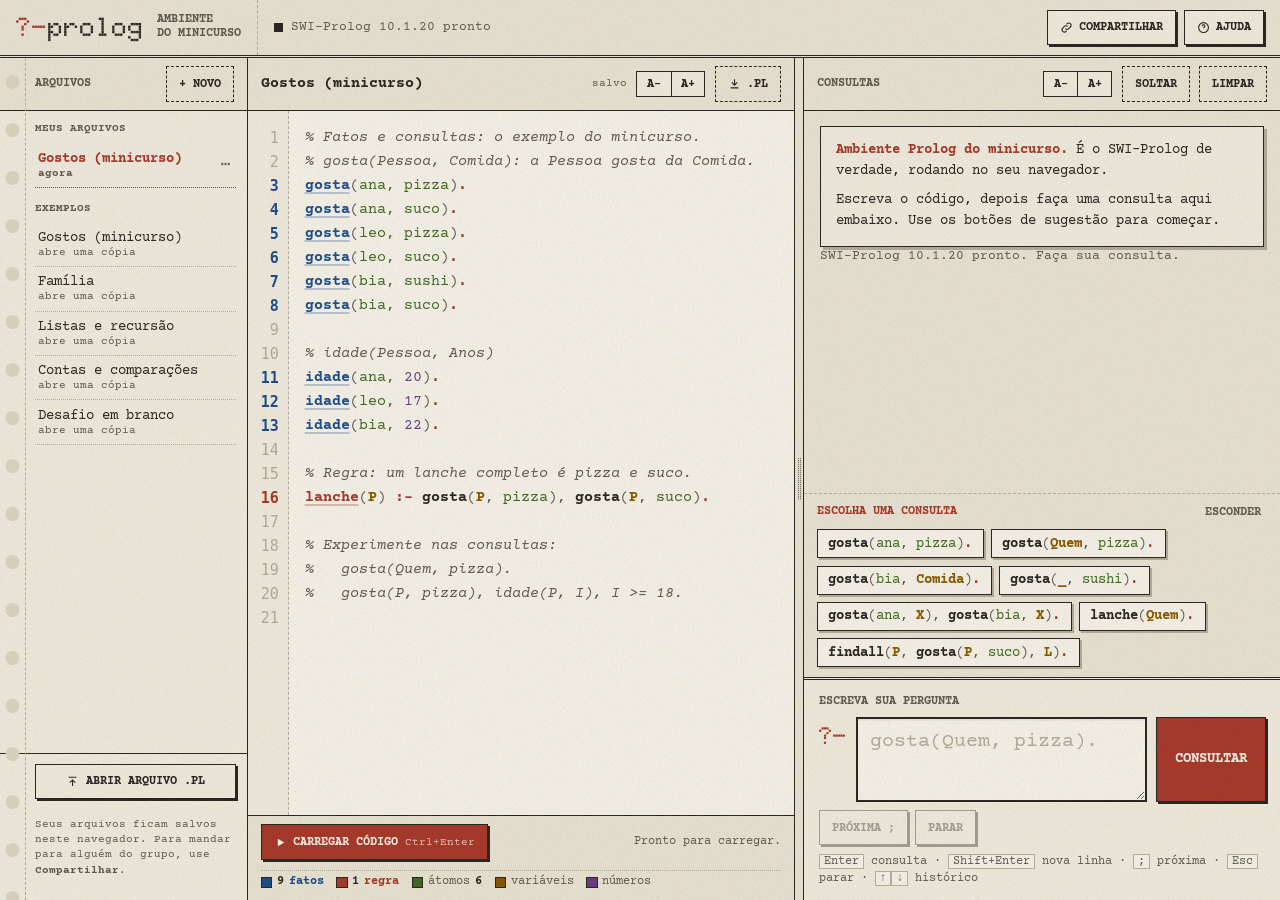
==== commit ef2293e1: "Ambiente: campo de consulta maior, cores por fato/regra/átomo, divisória e janela solta Co-Authored-" ====
--- a/ambiente/index.html
+++ b/ambiente/index.html
@@ -20,9 +20,10 @@
   --fita:#A83A2B;--fita-escura:#8C3024;--fita-fraca:#D9B8B1;
   --mono:'Courier Prime','Courier New',Courier,ui-monospace,monospace;
   --display:'Doto','Courier Prime',monospace;
-  --cod:15px;--linha-cod:1.6;
+  --cod:15px;--cod-cons:15px;--linha-cod:1.6;
+  --c-fato:#1F4E8C;--c-regra:#A83A2B;--c-atomo:#3F6B1F;--c-var:#8A5A00;--c-num:#6A3D86;--c-str:#6B4A2B;
   --topo:3.6rem;
-  --z-painel:10;--z-gaveta:30;--z-dialogo:40;--z-aviso:50;
+  --z-painel:10;--z-janela:25;--z-gaveta:30;--z-dialogo:40;--z-aviso:50;
 }
 *,*::before,*::after{box-sizing:border-box}
 html,body{height:100%}
@@ -61,7 +62,13 @@
 .botao kbd{font-family:inherit;font-weight:400;opacity:.75;font-size:.7rem;text-transform:none}
 .icone{width:1.05em;height:1.05em;flex:none}
 
-.mesa{display:grid;grid-template-columns:15.5rem minmax(0,1.15fr) minmax(0,1fr);min-height:0}
+.mesa{display:grid;grid-template-columns:15.5rem minmax(0,var(--ed,1.15fr)) 9px minmax(0,var(--co,1fr));min-height:0}
+.solto .mesa{grid-template-columns:15.5rem minmax(0,1fr) 0 0}
+.divisor{position:relative;cursor:col-resize;background:var(--papel);border-right:1px solid var(--tinta);touch-action:none;outline-offset:-2px}
+.divisor::before{content:"";position:absolute;left:3px;top:50%;width:3px;height:2.6rem;transform:translateY(-50%);border-left:1px dotted var(--carbono);border-right:1px dotted var(--carbono)}
+.divisor:hover,.divisor.arrastando{background:var(--fita-fraca)}
+.solto .divisor{display:none}
+.editor-painel{border-right:0}
 .painel{display:flex;flex-direction:column;min-height:0;min-width:0;border-right:1px solid var(--tinta)}
 .painel:last-child{border-right:0}
 .painel__cab{display:flex;align-items:center;gap:.6rem;padding:.55rem .8rem;border-bottom:1px solid var(--tinta);min-height:2.9rem;background:var(--papel)}
@@ -99,30 +106,48 @@
 .editor__nums .ruim{color:var(--papel-claro);background:var(--fita)}
 .editor__nums .aviso{color:var(--fita);font-weight:700}
 .editor__area{position:relative;min-width:0;overflow:hidden}
+/* tamanho da fonte do editor controlado por --cod */
 .editor__realce,.editor__texto{position:absolute;inset:0;margin:0;padding:.9rem 1rem 3rem;font-family:var(--mono);font-size:var(--cod);line-height:var(--linha-cod);white-space:pre;overflow:auto;tab-size:4;letter-spacing:0;word-spacing:0;font-variant-ligatures:none}
 .editor__realce{pointer-events:none;color:var(--tinta);overflow:hidden}
 .editor__texto{background:transparent;color:transparent;caret-color:var(--fita);border:0;resize:none;outline:0;-webkit-text-fill-color:transparent}
 .editor__texto::selection{background:rgba(168,58,43,.22);-webkit-text-fill-color:transparent}
 .t-com{color:var(--carbono);font-style:italic}
-.t-str{color:#5b4a2e;text-decoration:underline;text-decoration-color:var(--fita-fraca);text-underline-offset:.18em}
-.t-num{color:var(--fita-escura)}
-.t-var{color:var(--carbono);font-weight:700}
-.t-func{color:var(--tinta);font-weight:700}
-.t-atom{color:var(--tinta)}
+.t-str{color:var(--c-str);text-decoration:underline;text-decoration-color:var(--fita-fraca);text-underline-offset:.18em}
+.t-num{color:var(--c-num)}
+.t-var{color:var(--c-var);font-weight:700}
+.t-fato{color:var(--c-fato);font-weight:700;text-decoration:underline;text-decoration-thickness:2px;text-decoration-color:rgba(31,78,140,.28);text-underline-offset:.22em}
+.t-regra{color:var(--c-regra);font-weight:700;text-decoration:underline;text-decoration-thickness:2px;text-decoration-color:rgba(168,58,43,.3);text-underline-offset:.22em}
+.t-chamada,.t-func{color:var(--tinta);font-weight:700}
+.t-atom{color:var(--c-atomo)}
 .t-op{color:var(--fita);font-weight:700}
 .t-pont{color:var(--carbono)}
 .t-ponto{color:var(--fita);font-weight:700}
+.editor__nums .n-fato{color:var(--c-fato);font-weight:700}
+.editor__nums .n-regra{color:var(--c-regra);font-weight:700}
+.legenda{display:flex;flex-wrap:wrap;gap:.35rem .8rem;font-size:.74rem;color:var(--carbono);align-items:center}
+.lg{display:inline-flex;align-items:center;gap:.3rem;white-space:nowrap}
+.lg i{width:.7rem;height:.7rem;display:inline-block;border:1px solid var(--tinta)}
+.lg b{color:var(--tinta);font-variant-numeric:tabular-nums}
+.lg-fato i{background:var(--c-fato)}.lg-regra i{background:var(--c-regra)}.lg-atomo i{background:var(--c-atomo)}.lg-var i{background:var(--c-var)}.lg-num i{background:var(--c-num)}
+.lg-fato{color:var(--c-fato);font-weight:700}.lg-regra{color:var(--c-regra);font-weight:700}
+.zoom{display:inline-flex;border:1px solid var(--tinta);flex:none}
+.zoom button{appearance:none;background:var(--papel-alto);border:0;font-family:var(--mono);font-weight:700;font-size:.78rem;padding:.3rem .5rem;cursor:pointer;color:var(--tinta);min-width:2.1rem}
+.zoom button+button{border-left:1px solid var(--tinta)}
+.zoom button:hover{color:var(--fita);background:var(--papel-claro)}
 .editor__barra{display:flex;align-items:center;gap:.5rem;flex-wrap:wrap;padding:.55rem .8rem;border-top:1px solid var(--tinta);background:var(--papel)}
 .editor__barra .estado{font-size:.75rem;color:var(--carbono);margin-left:auto;text-align:right;min-width:0}
+.editor__barra .legenda{flex-basis:100%;order:3;padding-top:.15rem;border-top:1px dotted var(--regra);margin-top:.15rem}
 .editor__barra .estado.ruim{color:var(--fita);font-weight:700}
 
 /* ================= consultas ================= */
 .consultas{background:var(--papel)}
-.console{flex:1;min-height:0;overflow:auto;padding:.9rem 1rem 1rem;font-size:var(--cod);line-height:1.55;white-space:pre-wrap;word-break:break-word;overscroll-behavior:contain}
+.console{flex:1;min-height:0;overflow:auto;padding:.9rem 1rem 1rem;font-size:var(--cod-cons);line-height:1.55;white-space:pre-wrap;word-break:break-word;overscroll-behavior:contain}
 .console>div{margin:0}
 .c-q{font-weight:700;margin-top:.7rem!important}
 .c-q::before{content:"?- ";color:var(--fita)}
-.c-r{color:var(--fita);font-weight:700}
+.c-r{color:var(--tinta);font-weight:700;border-left:3px solid var(--fita);padding-left:.55rem}
+.c-r .t-var{color:var(--c-var)}.c-r .t-atom{color:var(--c-atomo)}.c-r .t-num{color:var(--c-num)}
+.c-sim{color:var(--fita);font-weight:700}
 .c-f{color:var(--carbono);font-weight:700}
 .c-e{color:var(--fita);font-style:italic;border-left:2px solid var(--fita);padding-left:.6rem;margin:.2rem 0!important}
 .c-w{color:var(--carbono);font-style:italic;border-left:1px solid var(--carbono-fraco);padding-left:.6rem;margin:.2rem 0!important}
@@ -137,15 +162,25 @@
 .carregando{display:flex;align-items:center;gap:.7rem;color:var(--carbono);font-size:.85rem;white-space:normal}
 .barra-prog{flex:1;height:6px;border:1px solid var(--tinta);background:var(--papel-alto);position:relative;overflow:hidden;max-width:14rem}
 .barra-prog i{position:absolute;inset:0;width:var(--p,0%);background:var(--fita);transition:width .2s}
-.sugestoes{display:flex;gap:.4rem;overflow-x:auto;padding:.5rem .8rem;border-top:1px dashed var(--regra);scrollbar-width:thin}
-.sugestoes:empty{display:none}
-.chip{appearance:none;font-family:var(--mono);font-size:.78rem;background:var(--papel-alto);color:var(--tinta);border:1px dashed var(--carbono);padding:.25rem .55rem;cursor:pointer;white-space:nowrap;flex:none}
-.chip:hover{border-style:solid;border-color:var(--fita);color:var(--fita)}
-.entrada{border-top:1px solid var(--tinta);padding:.6rem .8rem calc(.6rem + env(safe-area-inset-bottom));background:var(--papel-alto)}
-.entrada__linha{display:flex;align-items:center;gap:.5rem}
-.entrada__pr{font-weight:700;color:var(--fita);font-size:1.05rem}
-.entrada input{flex:1;min-width:0;font-family:var(--mono);font-size:16px;background:var(--papel-claro);color:var(--tinta);border:1px solid var(--tinta);padding:.5rem .6rem;border-radius:0}
-.entrada input:focus{outline:2px solid var(--fita);outline-offset:0}
+.sug-bloco{border-top:1px dashed var(--regra);padding:.55rem .8rem .6rem;max-height:40%;overflow:auto}
+.sug-tit{margin:0 0 .45rem;font-size:.72rem;font-weight:700;text-transform:uppercase;color:var(--fita);display:flex;justify-content:space-between;gap:.5rem}
+.sug-tit button{appearance:none;background:none;border:0;font:inherit;color:var(--carbono);cursor:pointer;text-transform:uppercase}
+.sug-tit button:hover{color:var(--fita)}
+.sugestoes{display:flex;flex-wrap:wrap;gap:.45rem}
+.sug-bloco.fechado .sugestoes{display:none}
+.chip{appearance:none;font-family:var(--mono);font-size:calc(var(--cod-cons) * .9);background:var(--papel-claro);color:var(--tinta);border:1px solid var(--tinta);box-shadow:2px 2px 0 var(--carbono-fraco);padding:.35rem .65rem;cursor:pointer;white-space:nowrap;text-align:left}
+.chip:hover{border-color:var(--fita);color:var(--fita);box-shadow:2px 2px 0 var(--fita-fraca)}
+.chip:active{transform:translate(2px,2px);box-shadow:none}
+.chip .t-var{color:var(--c-var)}.chip .t-atom{color:var(--c-atomo)}.chip .t-num{color:var(--c-num)}
+.chip.leve{font-size:.78rem;border-style:dashed;box-shadow:none;background:var(--papel-alto)}
+.entrada{border-top:3px double var(--tinta);padding:.8rem .9rem calc(.8rem + env(safe-area-inset-bottom));background:var(--papel-alto)}
+.entrada__rot{display:block;font-size:.72rem;font-weight:700;text-transform:uppercase;color:var(--carbono);margin:0 0 .4rem}
+.entrada__linha{display:flex;align-items:stretch;gap:.6rem}
+.entrada__pr{font-weight:700;color:var(--fita);font-size:calc(var(--cod-cons) * 1.6);line-height:1;padding-top:.45rem;font-family:var(--display);font-weight:900}
+.entrada__linha .botao{min-height:auto;padding:.6rem 1.1rem;font-size:.85rem}
+.entrada textarea{flex:1;min-width:0;font-family:var(--mono);font-weight:700;font-size:max(18px, calc(var(--cod-cons) * 1.3));line-height:1.45;background:var(--papel-claro);color:var(--tinta);border:2px solid var(--tinta);box-shadow:inset 0 2px 0 rgba(43,39,34,.06);padding:.6rem .75rem;border-radius:0;resize:vertical;min-height:4.4em;max-height:40vh}
+.entrada textarea::placeholder{color:var(--carbono-fraco);font-weight:400}
+.entrada textarea:focus{outline:3px solid var(--fita);outline-offset:0;border-color:var(--tinta)}
 .entrada__acoes{display:flex;gap:.45rem;margin-top:.5rem;align-items:center;flex-wrap:wrap}
 .entrada__dica{font-size:.72rem;color:var(--carbono);margin-left:auto}
 .entrada__dica kbd{font-family:inherit;border:1px solid var(--regra);padding:0 .25rem;background:var(--papel-claro)}
@@ -179,10 +214,22 @@
 .aviso-flutuante{position:fixed;left:50%;top:calc(var(--topo) + .8rem);transform:translateX(-50%);z-index:var(--z-aviso);background:var(--tinta);color:var(--papel-claro);padding:.55rem .9rem;font-size:.85rem;box-shadow:3px 3px 0 var(--fita);max-width:calc(100vw - 2rem);opacity:0;pointer-events:none;transition:opacity .2s}
 .aviso-flutuante.ver{opacity:1}
 .fundo-gaveta{display:none}
+.consultas.flutuante{position:fixed;z-index:var(--z-janela);border:2px solid var(--tinta);box-shadow:8px 8px 0 rgba(43,39,34,.32);resize:both;overflow:hidden;min-width:320px;min-height:280px;max-width:calc(100vw - 8px);max-height:calc(100dvh - 8px)}
+.consultas.flutuante .painel__cab{cursor:move;background:var(--tinta);color:var(--papel-claro);touch-action:none;user-select:none}
+.consultas.flutuante .painel__tit{color:var(--papel-claro)}
+.consultas.flutuante .painel__cab .botao{color:var(--papel-claro);border-color:var(--papel-claro)}
+.consultas.flutuante .painel__cab .zoom{border-color:var(--papel-claro)}
+.consultas.flutuante .painel__cab .zoom button{background:transparent;color:var(--papel-claro)}
+.consultas.flutuante .painel__cab .zoom button+button{border-left-color:var(--papel-claro)}
+.consultas.flutuante::after{content:"";position:absolute;right:2px;bottom:2px;width:12px;height:12px;border-right:2px solid var(--fita);border-bottom:2px solid var(--fita);pointer-events:none}
+.arrastando-janela,.arrastando-janela *{user-select:none!important;cursor:move!important}
+.arrastando-div,.arrastando-div *{user-select:none!important;cursor:col-resize!important}
+.so-largo{display:inline-flex}
 
 /* ================= responsivo ================= */
 @media (max-width:1180px){
-  .mesa{grid-template-columns:minmax(0,1.1fr) minmax(0,1fr)}
+  .mesa{grid-template-columns:minmax(0,var(--ed,1.1fr)) 9px minmax(0,var(--co,1fr))}
+  .solto .mesa{grid-template-columns:minmax(0,1fr) 0 0}
   .arquivos{position:fixed;top:0;left:0;bottom:0;width:min(20rem,86vw);z-index:var(--z-gaveta);transform:translateX(-102%);transition:transform .25s cubic-bezier(.25,1,.5,1);box-shadow:6px 0 0 rgba(43,39,34,.15);border-right:2px solid var(--tinta)}
   .gaveta-aberta .arquivos{transform:none}
   .gaveta-aberta .fundo-gaveta{display:block;position:fixed;inset:0;z-index:calc(var(--z-gaveta) - 1);background:rgba(43,39,34,.3)}
@@ -198,7 +245,8 @@
   .marca__logo{font-size:1.3rem}
   .marca__sub,.motor__txt,.topo__acoes .rotulo-largo{display:none}
   .topo{gap:.5rem;padding-right:.6rem}
-  .mesa{grid-template-columns:minmax(0,1fr)}
+  .mesa,.solto .mesa{grid-template-columns:minmax(0,1fr)}
+  .divisor,.so-largo{display:none!important}
   .mesa>.editor-painel,.mesa>.consultas{display:none;border-right:0}
   .app[data-aba="codigo"] .editor-painel,.app[data-aba="consultas"] .consultas{display:flex}
   .abas{display:grid;grid-template-columns:repeat(3,1fr);border-top:3px double var(--tinta);background:var(--papel);padding-bottom:env(safe-area-inset-bottom)}
@@ -255,6 +303,7 @@
       <div class="painel__cab">
         <input class="nome-arq" id="nome" type="text" aria-label="Nome do arquivo" spellcheck="false">
         <span class="salvo" id="salvo"></span>
+        <span class="zoom" role="group" aria-label="Tamanho da letra do código"><button type="button" data-zoom="cod" data-d="-1" aria-label="Diminuir letra do código">A−</button><button type="button" data-zoom="cod" data-d="1" aria-label="Aumentar letra do código">A+</button></span>
         <button class="botao botao--leve" id="b-baixar" type="button" title="Baixar como .pl"><svg class="icone"><use href="#i-baixar"/></svg>.pl</button>
       </div>
       <div class="editor">
@@ -267,23 +316,35 @@
       <div class="editor__barra">
         <button class="botao botao--fita" id="b-carregar" type="button"><svg class="icone"><use href="#i-play"/></svg>Carregar código <kbd>Ctrl+Enter</kbd></button>
         <span class="estado" id="estado-cod" aria-live="polite"></span>
+        <div class="legenda" id="legenda" aria-live="polite"></div>
       </div>
     </section>
 
+    <div class="divisor" id="divisor" role="separator" aria-orientation="vertical" tabindex="0" aria-label="Arraste para mudar o tamanho do código e das consultas" title="Arraste para mudar o tamanho"></div>
+
     <section class="painel consultas" aria-label="Consultas">
-      <div class="painel__cab"><h2 class="painel__tit">Consultas</h2><button class="botao botao--leve" id="b-limpar" type="button">Limpar</button></div>
+      <div class="painel__cab" id="cab-consultas">
+        <h2 class="painel__tit">Consultas</h2>
+        <span class="zoom" role="group" aria-label="Tamanho da letra das consultas" style="margin-left:auto"><button type="button" data-zoom="cod-cons" data-d="-1" aria-label="Diminuir letra das consultas">A−</button><button type="button" data-zoom="cod-cons" data-d="1" aria-label="Aumentar letra das consultas">A+</button></span>
+        <button class="botao botao--leve so-largo" id="b-soltar" type="button" title="Soltar as consultas numa janela que você pode mover e redimensionar" style="margin-left:0">Soltar</button>
+        <button class="botao botao--leve" id="b-limpar" type="button" style="margin-left:0">Limpar</button>
+      </div>
       <div class="console" id="console" aria-live="polite"></div>
-      <div class="sugestoes" id="sugestoes" aria-label="Consultas sugeridas"></div>
+      <div class="sug-bloco" id="sug-bloco" hidden>
+        <p class="sug-tit"><span>Escolha uma consulta</span><button type="button" id="b-sug" aria-expanded="true">esconder</button></p>
+        <div class="sugestoes" id="sugestoes" aria-label="Consultas sugeridas"></div>
+      </div>
       <form class="entrada" id="form-q" autocomplete="off">
+        <label class="entrada__rot" for="q">Escreva sua pergunta</label>
         <div class="entrada__linha">
-          <label class="entrada__pr" for="q">?-</label>
-          <input id="q" type="text" placeholder="gosta(Quem, pizza)." spellcheck="false" autocapitalize="off" autocorrect="off" enterkeyhint="go">
+          <span class="entrada__pr" aria-hidden="true">?-</span>
+          <textarea id="q" rows="2" placeholder="gosta(Quem, pizza)." spellcheck="false" autocapitalize="off" autocorrect="off" enterkeyhint="go"></textarea>
           <button class="botao botao--fita" id="b-consultar" type="submit">Consultar</button>
         </div>
         <div class="entrada__acoes">
           <button class="botao" id="b-prox" type="button" disabled>Próxima ;</button>
           <button class="botao" id="b-parar" type="button" disabled>Parar</button>
-          <span class="entrada__dica"><kbd>;</kbd> próxima · <kbd>Esc</kbd> parar · <kbd>↑</kbd><kbd>↓</kbd> histórico</span>
+          <span class="entrada__dica"><kbd>Enter</kbd> consulta · <kbd>Shift+Enter</kbd> nova linha · <kbd>;</kbd> próxima · <kbd>Esc</kbd> parar · <kbd>↑</kbd><kbd>↓</kbd> histórico</span>
         </div>
       </form>
     </section>
@@ -315,12 +376,17 @@
     <h3>Atalhos</h3>
     <table>
       <tr><td><kbd>Ctrl</kbd>+<kbd>Enter</kbd></td><td>Carregar o código</td></tr>
-      <tr><td><kbd>Enter</kbd></td><td>Fazer a consulta</td></tr>
+      <tr><td><kbd>Enter</kbd></td><td>Fazer a consulta (<kbd>Shift</kbd>+<kbd>Enter</kbd> quebra a linha)</td></tr>
       <tr><td><kbd>;</kbd> ou <kbd>Enter</kbd> vazio</td><td>Próxima resposta</td></tr>
       <tr><td><kbd>.</kbd> ou <kbd>Esc</kbd></td><td>Parar (também interrompe laços infinitos)</td></tr>
       <tr><td><kbd>↑</kbd> <kbd>↓</kbd></td><td>Consultas anteriores</td></tr>
       <tr><td><kbd>Tab</kbd></td><td>Indentar no editor</td></tr>
+      <tr><td>A− / A+</td><td>Tamanho da letra do código e das consultas (bom para projetar)</td></tr>
+      <tr><td>Divisória</td><td>Arraste a faixa entre o código e as consultas para mudar o tamanho</td></tr>
+      <tr><td>Soltar</td><td>Transforma as consultas numa janela: arraste pela barra preta e redimensione pelo canto</td></tr>
     </table>
+    <h3>Cores do código</h3>
+    <p><b style="color:var(--c-fato)">Azul</b>: nome de um fato. <b style="color:var(--c-regra)">Vermelho</b>: nome de uma regra e o <code>:-</code>. <span style="color:var(--c-atomo)">Verde</span>: átomos (nomes como <code>ana</code>, <code>pizza</code>). <b style="color:var(--c-var)">Âmbar</b>: variáveis. <span style="color:var(--c-num)">Roxo</span>: números. Os números das linhas também ficam azuis (fato) ou vermelhos (regra).</p>
     <h3>Lembretes de Prolog</h3>
     <table>
       <tr><td><code>gosta(ana, pizza).</code></td><td>Fato. Nomes em minúscula, termina com ponto.</td></tr>
@@ -498,7 +564,7 @@
   function ler() {
     try {
       var j = JSON.parse(localStorage.getItem(CHAVE) || "null");
-      if (j && Array.isArray(j.arquivos)) estado = { arquivos: j.arquivos, atual: j.atual, historico: j.historico || [] };
+      if (j && Array.isArray(j.arquivos)) estado = { arquivos: j.arquivos, atual: j.atual, historico: j.historico || [], prefs: j.prefs || {} };
     } catch (e) { temArmazem = false; }
   }
   var salvarTimer;
@@ -528,27 +594,83 @@
   var texto = $("#texto"), realce = $("#realce"), nums = $("#nums");
   var TOK = /(%[^\n]*)|(\/\*[\s\S]*?(?:\*\/|$))|('(?:[^'\\\n]|\\.)*'?)|("(?:[^"\\\n]|\\.)*"?)|(0'.|\d+(?:\.\d+)?(?:[eE][+-]?\d+)?)|([A-Z_][A-Za-z0-9_]*)|([a-z][A-Za-z0-9_]*)(?=\()|([a-z][A-Za-z0-9_]*)|(:-|\?-|-->|\\\+|=\.\.|\\==|==|\\=|=:=|=\\=|>=|=<|->|\|)|(\.(?=\s|$|%))|([()\[\]{},;!])/g;
   var CLS = [null, "t-com", "t-com", "t-str", "t-str", "t-num", "t-var", "t-func", "t-atom", "t-op", "t-ponto", "t-pont"];
-  function realcar(src) {
-    var out = "", ult = 0, m;
+  // Quebra o texto em pedaços: {txt, cls, linha}
+  function tokenizar(src) {
+    var out = [], ult = 0, m, linha = 1;
+    function texto(s) { if (s) { out.push({ txt: s, cls: null, linha: linha }); linha += (s.match(/\n/g) || []).length; } }
     TOK.lastIndex = 0;
     while ((m = TOK.exec(src))) {
-      if (m.index > ult) out += esc(src.slice(ult, m.index));
+      texto(src.slice(ult, m.index));
       var c = null;
       for (var i = 1; i < CLS.length; i++) if (m[i] !== undefined) { c = CLS[i]; break; }
       if (c === "t-atom" && m[0] === "is") c = "t-op";
-      out += c ? '<span class="' + c + '">' + esc(m[0]) + "</span>" : esc(m[0]);
+      out.push({ txt: m[0], cls: c, linha: linha });
+      linha += (m[0].match(/\n/g) || []).length;
       ult = TOK.lastIndex;
       if (m[0].length === 0) TOK.lastIndex++;
     }
-    return out + esc(src.slice(ult)) + "\n ";
+    texto(src.slice(ult));
+    return out;
+  }
+  function htmlTokens(toks) {
+    return toks.map(function (k) { return k.cls ? '<span class="' + k.cls + '">' + esc(k.txt) + "</span>" : esc(k.txt); }).join("");
+  }
+  // Realce simples (consultas, respostas, sugestões)
+  function realcarTermo(src) { return htmlTokens(tokenizar(src)); }
+
+  // Realce do código: descobre o que é fato e o que é regra.
+  var resumo = { fatos: 0, regras: 0, atomos: 0, vars: 0, linhas: {} };
+  function realcar(src) {
+    var toks = tokenizar(src), clausula = [], prof = 0, ehRegra = false, ehDiretiva = false;
+    var r = { fatos: 0, regras: 0, atomos: 0, vars: 0, linhas: {} }, atomos = {}, nomesVar = {};
+    function fecha(completa) {
+      var cab = null;
+      for (var i = 0; i < clausula.length; i++) { var k = clausula[i]; if (k.cls === "t-func" || k.cls === "t-atom") { cab = k; break; } if (k.cls && k.cls !== "t-com") break; }
+      if (cab && !ehDiretiva) {
+        cab.cls = ehRegra ? "t-regra" : "t-fato";
+        if (completa) { if (ehRegra) r.regras++; else r.fatos++; }
+        r.linhas[cab.linha] = ehRegra ? "n-regra" : "n-fato";
+      }
+      if (ehRegra) clausula.forEach(function (k) { if (k !== cab && k.cls === "t-func") k.cls = "t-chamada"; });
+      clausula = []; prof = 0; ehRegra = false; ehDiretiva = false;
+    }
+    toks.forEach(function (k) {
+      if (!k.cls) { clausula.push(k); return; }
+      if (k.cls === "t-com") return;
+      var primeiro = !clausula.some(function (x) { return x.cls && x.cls !== "t-com"; });
+      clausula.push(k);
+      if (k.cls === "t-atom") atomos[k.txt] = 1;
+      if (k.cls === "t-var" && k.txt !== "_") nomesVar[k.txt] = 1;
+      if (k.txt === "(" || k.txt === "[" || k.txt === "{") prof++;
+      else if (k.txt === ")" || k.txt === "]" || k.txt === "}") prof = Math.max(0, prof - 1);
+      else if (k.cls === "t-op" && (k.txt === ":-" || k.txt === "-->")) { if (primeiro) ehDiretiva = true; else if (prof === 0) ehRegra = true; }
+      else if (k.cls === "t-ponto" && prof === 0) fecha(true);
+    });
+    if (clausula.some(function (x) { return x.cls && x.cls !== "t-com"; })) fecha(false);
+    r.atomos = Object.keys(atomos).length; r.vars = Object.keys(nomesVar).length;
+    resumo = r;
+    return htmlTokens(toks) + "\n ";
+  }
+  function desenharLegenda() {
+    var l = $("#legenda"); if (!l) return;
+    function q(n, s, p) { return n + " " + (n === 1 ? s : p); }
+    l.innerHTML =
+      '<span class="lg lg-fato"><i></i>' + q(resumo.fatos, "fato", "fatos").replace(/^(\d+)/, "<b>$1</b>") + "</span>" +
+      '<span class="lg lg-regra"><i></i>' + q(resumo.regras, "regra", "regras").replace(/^(\d+)/, "<b>$1</b>") + "</span>" +
+      '<span class="lg lg-atomo"><i></i>átomos <b>' + resumo.atomos + "</b></span>" +
+      '<span class="lg lg-var"><i></i>variáveis</span>' +
+      '<span class="lg lg-num"><i></i>números</span>';
   }
   var marcas = {}; // linha -> "ruim" | "aviso"
   function desenharNums() {
     var n = texto.value.split("\n").length, h = "";
-    for (var i = 1; i <= n; i++) h += marcas[i] ? '<span class="' + marcas[i] + '">' + i + "</span>\n" : i + "\n";
+    for (var i = 1; i <= n; i++) {
+      var c = marcas[i] || resumo.linhas[i];
+      h += c ? '<span class="' + c + '">' + i + "</span>\n" : i + "\n";
+    }
     nums.innerHTML = h + " ";
   }
-  function desenhar() { realce.innerHTML = realcar(texto.value); desenharNums(); sincronizar(); }
+  function desenhar() { realce.innerHTML = realcar(texto.value); desenharNums(); desenharLegenda(); sincronizar(); }
   function sincronizar() { realce.scrollTop = texto.scrollTop; realce.scrollLeft = texto.scrollLeft; nums.scrollTop = texto.scrollTop; }
   texto.addEventListener("scroll", sincronizar);
   texto.addEventListener("input", function () {
@@ -764,16 +886,27 @@
   var cons = $("#console");
   function rolarConsole() { cons.scrollTop = cons.scrollHeight; }
   function linha(cls, txt) { var d = el("div", cls, txt); cons.appendChild(d); rolarConsole(); return d; }
+  function linhaHtml(cls, html) { var d = el("div", cls); d.innerHTML = html; cons.appendChild(d); rolarConsole(); return d; }
   $("#b-limpar").addEventListener("click", function () { cons.textContent = ""; });
   function desenharSugestoes() {
     var s = $("#sugestoes"); s.textContent = "";
-    var a = arqAtual(); if (!a || !a.sug || !a.sug.length) return;
-    a.sug.forEach(function (q) {
-      var b = el("button", "chip", q); b.type = "button";
+    var a = arqAtual(), lista = (a && a.sug) || [];
+    // Sem sugestões salvas: usa as consultas recentes deste arquivo
+    var recentes = historico.slice(-6).reverse();
+    $("#sug-bloco").hidden = !lista.length && !recentes.length;
+    $("#sug-bloco .sug-tit span").textContent = lista.length ? "Escolha uma consulta" : "Consultas recentes";
+    (lista.length ? lista : recentes).forEach(function (q) {
+      var b = el("button", lista.length ? "chip" : "chip leve"); b.type = "button";
+      b.innerHTML = realcarTermo(q);
+      b.title = "Rodar: " + q;
       b.addEventListener("click", function () { consultar(q); });
       s.appendChild(b);
     });
   }
+  $("#b-sug").addEventListener("click", function () {
+    var bl = $("#sug-bloco"), fechado = bl.classList.toggle("fechado");
+    this.textContent = fechado ? "mostrar" : "esconder"; this.setAttribute("aria-expanded", String(!fechado));
+  });
 
   /* =====================================================================
      MOTOR: SWI-Prolog em WebAssembly
@@ -910,7 +1043,8 @@
 
   /* ---- ponte chamada pelo módulo amb.pl ---- */
   window.ambResposta = function (txt, tipo) {
-    linhaResposta = linha("c-r", txt + (tipo === "det" ? "." : ""));
+    var html = txt === "true" ? '<span class="c-sim">true</span>' : realcarTermo(String(txt));
+    linhaResposta = linhaHtml("c-r", html + (tipo === "det" ? "." : ""));
     if (tipo === "det") linhaResposta = null;
   };
   window.ambFalso = function () { linha("c-f", "false."); };
@@ -930,13 +1064,13 @@
   function proxima() {
     if (!esperando) return;
     var r = esperando; esperando = null;
-    if (linhaResposta) { linhaResposta.textContent += " ;"; linhaResposta = null; }
+    if (linhaResposta) { linhaResposta.append(" ;"); linhaResposta = null; }
     estadoBotoes("rodando"); r("next");
   }
   function pararAgora() {
     if (esperando) {
       var r = esperando; esperando = null;
-      if (linhaResposta) { linhaResposta.textContent += "."; linhaResposta = null; }
+      if (linhaResposta) { linhaResposta.append("."); linhaResposta = null; }
       r("stop");
     } else if (rodando && P) { P.abort(); }
   }
@@ -954,7 +1088,8 @@
     historico = historico.filter(function (h) { return h !== q; }); historico.push(q);
     if (historico.length > 60) historico.shift();
     estado.historico = historico; posHist = -1; salvar(true);
-    linha("c-q", q.replace(/^\?-\s*/, ""));
+    var aS = arqAtual(); if (!aS || !aS.sug || !aS.sug.length) desenharSugestoes();
+    linhaHtml("c-q", realcarTermo(q.replace(/^\?-\s*/, "")));
     rodando = true; estadoBotoes("rodando");
     try {
       await P.forEach("amb:amb_query(T)", { T: q.replace(/^\?-\s*/, "") }, { heartbeat: 10000 });
@@ -962,7 +1097,7 @@
       var msg = String(e && e.message || e);
       if (!/abort/i.test(msg)) linha("c-e", traduz(limpaMsg(msg)));
     }
-    if (linhaResposta) { linhaResposta.textContent += "."; linhaResposta = null; }
+    if (linhaResposta) { linhaResposta.append("."); linhaResposta = null; }
     rodando = false; esperando = null; estadoBotoes("livre");
     fimResolvers.splice(0).forEach(function (f) { f(); });
   }
@@ -978,24 +1113,131 @@
     campo.value = ""; consultar(v);
   });
   campo.addEventListener("keydown", function (e) {
+    if (e.key === "Enter" && !e.shiftKey && !e.isComposing) {
+      e.preventDefault(); $("#form-q").requestSubmit(); return;
+    }
     if (esperando && !campo.value && (e.key === ";" || e.key === " ")) { e.preventDefault(); proxima(); return; }
     if (esperando && !campo.value && e.key === ".") { e.preventDefault(); pararAgora(); return; }
     if (e.key === "Escape" && (rodando || esperando)) { e.preventDefault(); pararAgora(); return; }
-    if (e.key === "ArrowUp" && historico.length) {
+    var umaLinha = campo.value.indexOf("\n") < 0;
+    if (e.key === "ArrowUp" && historico.length && umaLinha) {
       e.preventDefault(); posHist = posHist < 0 ? historico.length - 1 : Math.max(0, posHist - 1); campo.value = historico[posHist];
-    } else if (e.key === "ArrowDown" && posHist >= 0) {
+    } else if (e.key === "ArrowDown" && posHist >= 0 && umaLinha) {
       e.preventDefault(); posHist++; if (posHist >= historico.length) { posHist = -1; campo.value = ""; } else campo.value = historico[posHist];
     }
   });
   $("#b-prox").addEventListener("click", function () { proxima(); campo.focus({ preventScroll: true }); });
   $("#b-parar").addEventListener("click", function () { pararAgora(); });
   $("#b-carregar").addEventListener("click", function () { carregarCodigo(true); });
+
+  /* =====================================================================
+     LAYOUT: letra, divisória e janela solta
+     ===================================================================== */
+  var mesa = document.querySelector(".mesa"), painelCons = document.querySelector(".consultas"), divisor = $("#divisor");
+  function prefs() { estado.prefs = estado.prefs || {}; return estado.prefs; }
+  function aplicarPrefs() {
+    var p = prefs(), raiz = document.documentElement.style;
+    raiz.setProperty("--cod", (p.cod || 15) + "px");
+    raiz.setProperty("--cod-cons", (p["cod-cons"] || 15) + "px");
+    if (p.ed) { mesa.style.setProperty("--ed", p.ed + "fr"); mesa.style.setProperty("--co", (1 - p.ed) + "fr"); }
+    if (p.solto && innerWidth > 760) soltar(true); else encaixar(true);
+  }
+  document.querySelectorAll("[data-zoom]").forEach(function (b) {
+    b.addEventListener("click", function () {
+      var p = prefs(), k = b.dataset.zoom, v = (p[k] || 15) + 2 * (+b.dataset.d);
+      p[k] = Math.max(11, Math.min(32, v));
+      document.documentElement.style.setProperty("--" + k, p[k] + "px");
+      if (k === "cod") desenhar();
+      salvar(); aviso((k === "cod" ? "Código" : "Consultas") + ": letra " + p[k] + " px");
+    });
+  });
+
+  // divisória entre código e consultas
+  function fracao(x) {
+    var ed = document.querySelector(".editor-painel").getBoundingClientRect(), co = painelCons.getBoundingClientRect();
+    var total = co.right - ed.left;
+    return Math.max(0.22, Math.min(0.8, (x - ed.left) / total));
+  }
+  function aplicaFracao(f) {
+    prefs().ed = +f.toFixed(3);
+    mesa.style.setProperty("--ed", f + "fr"); mesa.style.setProperty("--co", (1 - f) + "fr");
+  }
+  divisor.addEventListener("pointerdown", function (e) {
+    e.preventDefault(); divisor.setPointerCapture(e.pointerId); divisor.classList.add("arrastando"); document.body.classList.add("arrastando-div");
+    function mover(ev) { aplicaFracao(fracao(ev.clientX)); sincronizar(); }
+    function soltarDiv() {
+      divisor.classList.remove("arrastando"); document.body.classList.remove("arrastando-div");
+      divisor.removeEventListener("pointermove", mover); divisor.removeEventListener("pointerup", soltarDiv); divisor.removeEventListener("pointercancel", soltarDiv);
+      salvar();
+    }
+    divisor.addEventListener("pointermove", mover); divisor.addEventListener("pointerup", soltarDiv); divisor.addEventListener("pointercancel", soltarDiv);
+  });
+  divisor.addEventListener("dblclick", function () { delete prefs().ed; mesa.style.removeProperty("--ed"); mesa.style.removeProperty("--co"); salvar(); });
+  divisor.addEventListener("keydown", function (e) {
+    if (e.key !== "ArrowLeft" && e.key !== "ArrowRight") return;
+    e.preventDefault(); aplicaFracao(Math.max(0.22, Math.min(0.8, (prefs().ed || 0.535) + (e.key === "ArrowLeft" ? -0.03 : 0.03)))); salvar();
+  });
+
+  // janela solta
+  var app2 = $("#app"), cabCons = $("#cab-consultas"), obsTam = null;
+  function limitarJanela() {
+    var j = prefs().jan; if (!j) return;
+    j.w = Math.min(j.w, innerWidth - 8); j.h = Math.min(j.h, innerHeight - 8);
+    j.x = Math.max(4, Math.min(j.x, innerWidth - 120)); j.y = Math.max(4, Math.min(j.y, innerHeight - 60));
+    painelCons.style.left = j.x + "px"; painelCons.style.top = j.y + "px";
+    painelCons.style.width = j.w + "px"; painelCons.style.height = j.h + "px";
+  }
+  function soltar(silencioso) {
+    var p = prefs();
+    if (!p.jan) {
+      var w = Math.min(560, Math.round(innerWidth * 0.42)), h = Math.min(640, Math.round(innerHeight * 0.72));
+      p.jan = { x: innerWidth - w - 24, y: innerHeight - h - 24, w: w, h: h };
+    }
+    p.solto = true;
+    app2.classList.add("solto"); painelCons.classList.add("flutuante");
+    limitarJanela();
+    $("#b-soltar").textContent = "Encaixar"; $("#b-soltar").title = "Voltar as consultas para o lado do código";
+    if (!obsTam && "ResizeObserver" in window) {
+      obsTam = new ResizeObserver(function () {
+        if (!painelCons.classList.contains("flutuante")) return;
+        var r = painelCons.getBoundingClientRect(); p.jan.w = Math.round(r.width); p.jan.h = Math.round(r.height); salvar();
+      });
+      obsTam.observe(painelCons);
+    }
+    if (!silencioso) { salvar(); aviso("Arraste a janela pela barra preta; redimensione pelo canto"); }
+  }
+  function encaixar(silencioso) {
+    prefs().solto = false;
+    app2.classList.remove("solto"); painelCons.classList.remove("flutuante");
+    ["left", "top", "width", "height"].forEach(function (k) { painelCons.style.removeProperty(k); });
+    $("#b-soltar").textContent = "Soltar"; $("#b-soltar").title = "Soltar as consultas numa janela que você pode mover e redimensionar";
+    if (!silencioso) salvar();
+  }
+  $("#b-soltar").addEventListener("click", function () { painelCons.classList.contains("flutuante") ? encaixar() : soltar(); });
+  cabCons.addEventListener("pointerdown", function (e) {
+    if (!painelCons.classList.contains("flutuante") || e.target.closest("button")) return;
+    e.preventDefault(); cabCons.setPointerCapture(e.pointerId); document.body.classList.add("arrastando-janela");
+    var j = prefs().jan, dx = e.clientX - j.x, dy = e.clientY - j.y;
+    function mover(ev) { j.x = ev.clientX - dx; j.y = ev.clientY - dy; limitarJanela(); }
+    function fim() {
+      document.body.classList.remove("arrastando-janela");
+      cabCons.removeEventListener("pointermove", mover); cabCons.removeEventListener("pointerup", fim); cabCons.removeEventListener("pointercancel", fim);
+      salvar();
+    }
+    cabCons.addEventListener("pointermove", mover); cabCons.addEventListener("pointerup", fim); cabCons.addEventListener("pointercancel", fim);
+  });
+  window.addEventListener("resize", function () {
+    if (innerWidth <= 760 && painelCons.classList.contains("flutuante")) { encaixar(true); prefs().solto = true; }
+    else if (innerWidth > 760 && prefs().solto && !painelCons.classList.contains("flutuante")) soltar(true);
+    else limitarJanela();
+  });
 
   /* =====================================================================
      INÍCIO
      ===================================================================== */
   ler();
   historico = estado.historico || [];
+  aplicarPrefs();
   boasVindas();
   (async function () {
     var veioLink = await receberLink();
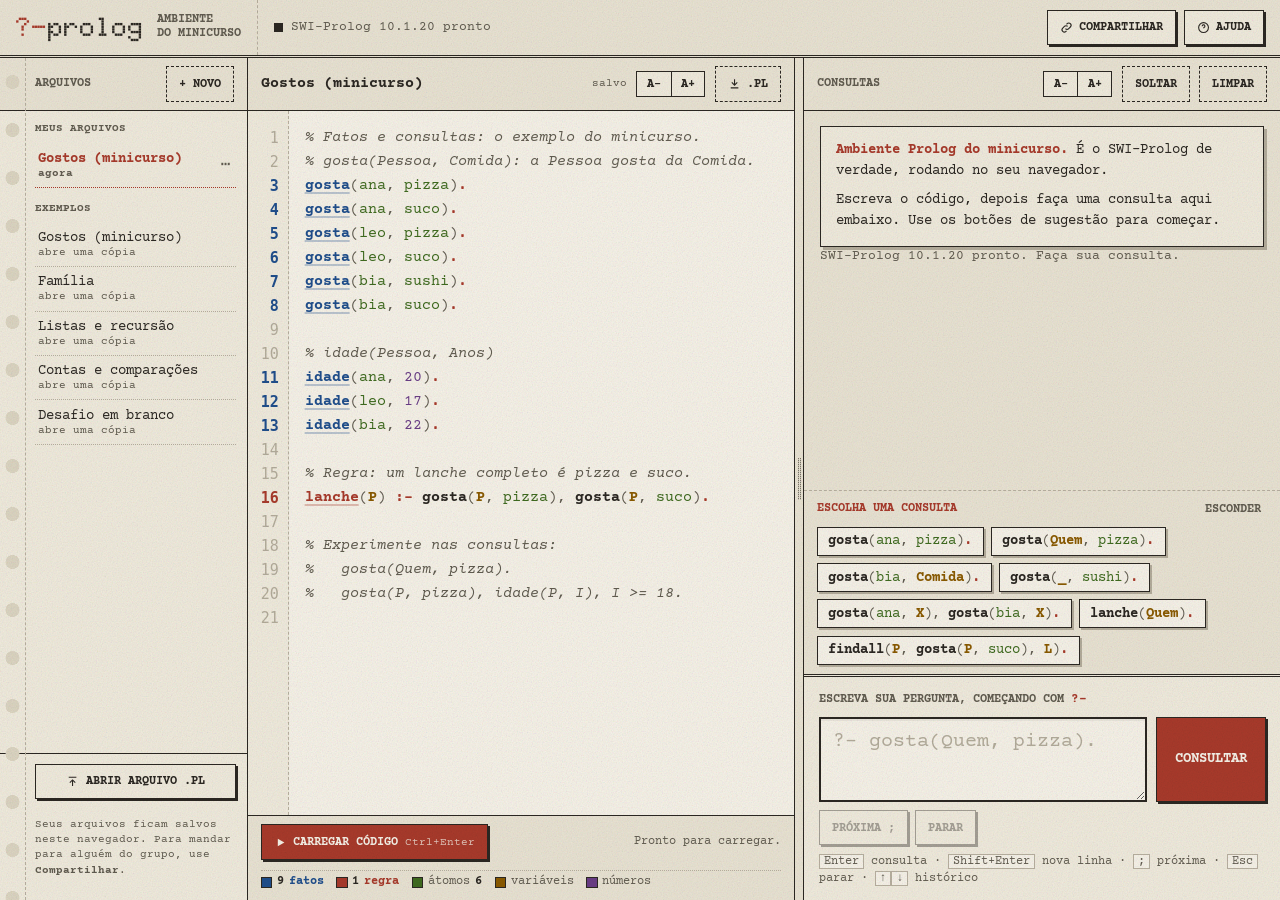
==== commit c085e8d2: "Ambiente: o público digita o ?- na pergunta Co-Authored-By: Claude Opus 5.5 <noreply@anthropic.com> " ====
--- a/ambiente/index.html
+++ b/ambiente/index.html
@@ -175,6 +175,7 @@
 .chip.leve{font-size:.78rem;border-style:dashed;box-shadow:none;background:var(--papel-alto)}
 .entrada{border-top:3px double var(--tinta);padding:.8rem .9rem calc(.8rem + env(safe-area-inset-bottom));background:var(--papel-alto)}
 .entrada__rot{display:block;font-size:.72rem;font-weight:700;text-transform:uppercase;color:var(--carbono);margin:0 0 .4rem}
+.entrada__rot b{color:var(--fita);font-size:1.15em}
 .entrada__linha{display:flex;align-items:stretch;gap:.6rem}
 .entrada__pr{font-weight:700;color:var(--fita);font-size:calc(var(--cod-cons) * 1.6);line-height:1;padding-top:.45rem;font-family:var(--display);font-weight:900}
 .entrada__linha .botao{min-height:auto;padding:.6rem 1.1rem;font-size:.85rem}
@@ -335,10 +336,9 @@
         <div class="sugestoes" id="sugestoes" aria-label="Consultas sugeridas"></div>
       </div>
       <form class="entrada" id="form-q" autocomplete="off">
-        <label class="entrada__rot" for="q">Escreva sua pergunta</label>
+        <label class="entrada__rot" for="q">Escreva sua pergunta, começando com <b>?-</b></label>
         <div class="entrada__linha">
-          <span class="entrada__pr" aria-hidden="true">?-</span>
-          <textarea id="q" rows="2" placeholder="gosta(Quem, pizza)." spellcheck="false" autocapitalize="off" autocorrect="off" enterkeyhint="go"></textarea>
+          <textarea id="q" rows="2" placeholder="?- gosta(Quem, pizza)." spellcheck="false" autocapitalize="off" autocorrect="off" enterkeyhint="go"></textarea>
           <button class="botao botao--fita" id="b-consultar" type="submit">Consultar</button>
         </div>
         <div class="entrada__acoes">
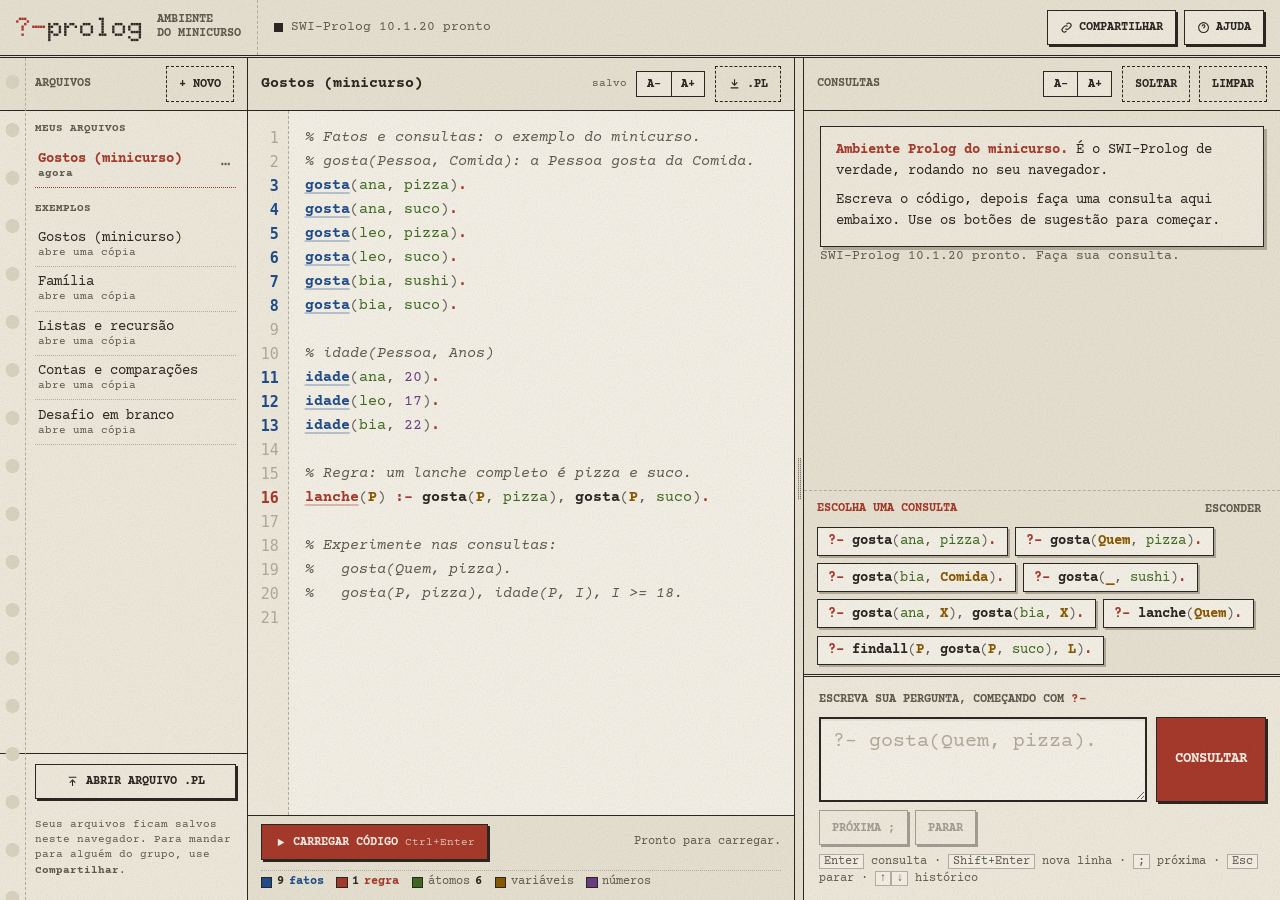
==== commit f764b58a: "Ambiente: sugestões mostram o ?- Co-Authored-By: Claude Opus 5.5 <noreply@anthropic.com> Claude-Sess" ====
--- a/ambiente/index.html
+++ b/ambiente/index.html
@@ -897,7 +897,7 @@
     $("#sug-bloco .sug-tit span").textContent = lista.length ? "Escolha uma consulta" : "Consultas recentes";
     (lista.length ? lista : recentes).forEach(function (q) {
       var b = el("button", lista.length ? "chip" : "chip leve"); b.type = "button";
-      b.innerHTML = realcarTermo(q);
+      b.innerHTML = realcarTermo("?- " + q.replace(/^\?-\s*/, ""));
       b.title = "Rodar: " + q;
       b.addEventListener("click", function () { consultar(q); });
       s.appendChild(b);
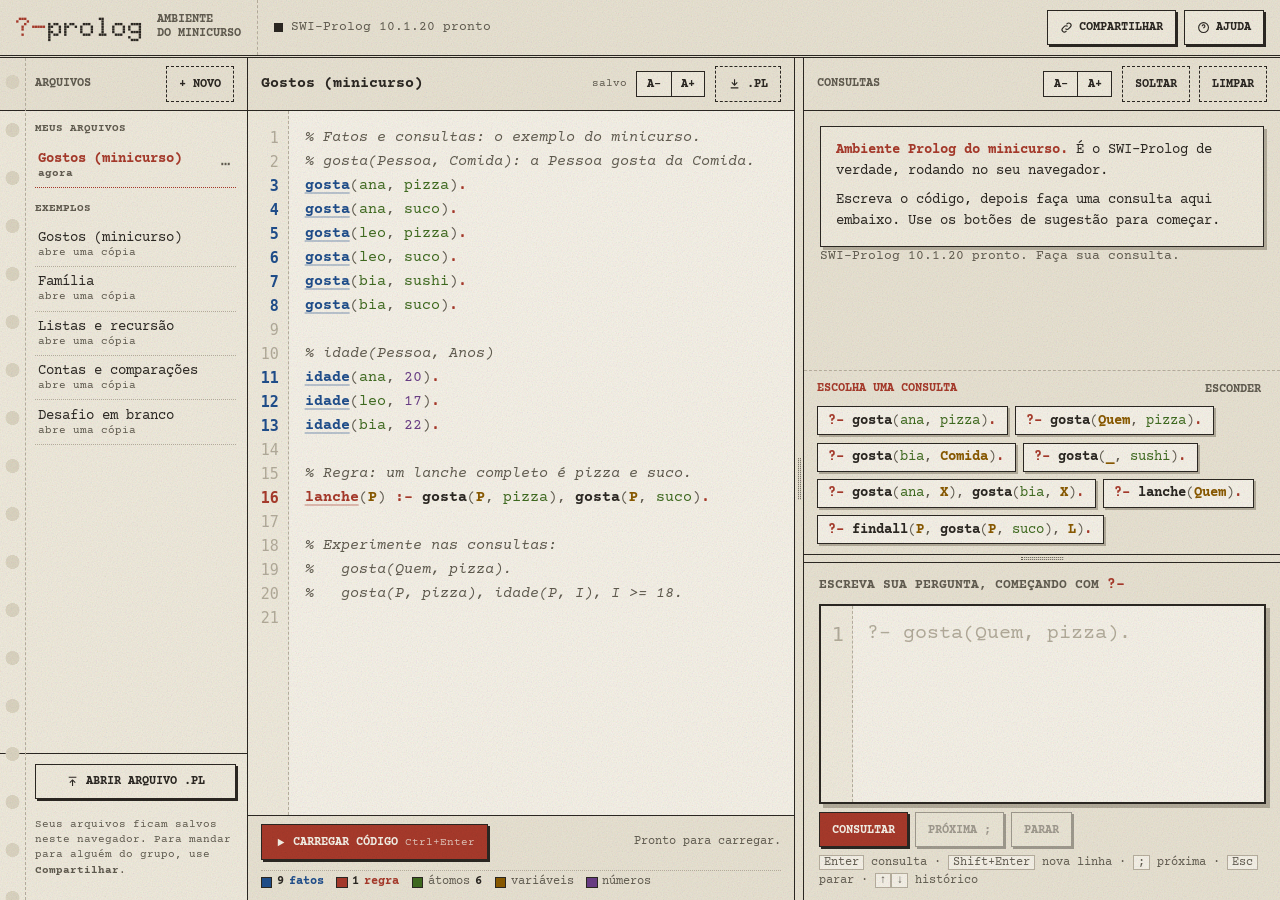
==== commit 82814e80: "Ambiente: caixa de pergunta no mesmo estilo do editor, com cores e tamanho ajustável Co-Authored-By:" ====
--- a/ambiente/index.html
+++ b/ambiente/index.html
@@ -20,7 +20,7 @@
   --fita:#A83A2B;--fita-escura:#8C3024;--fita-fraca:#D9B8B1;
   --mono:'Courier Prime','Courier New',Courier,ui-monospace,monospace;
   --display:'Doto','Courier Prime',monospace;
-  --cod:15px;--cod-cons:15px;--linha-cod:1.6;
+  --cod:15px;--cod-cons:15px;--cod-q:calc(var(--cod-cons) * 1.35);--linha-cod:1.6;
   --c-fato:#1F4E8C;--c-regra:#A83A2B;--c-atomo:#3F6B1F;--c-var:#8A5A00;--c-num:#6A3D86;--c-str:#6B4A2B;
   --topo:3.6rem;
   --z-painel:10;--z-janela:25;--z-gaveta:30;--z-dialogo:40;--z-aviso:50;
@@ -162,7 +162,8 @@
 .carregando{display:flex;align-items:center;gap:.7rem;color:var(--carbono);font-size:.85rem;white-space:normal}
 .barra-prog{flex:1;height:6px;border:1px solid var(--tinta);background:var(--papel-alto);position:relative;overflow:hidden;max-width:14rem}
 .barra-prog i{position:absolute;inset:0;width:var(--p,0%);background:var(--fita);transition:width .2s}
-.sug-bloco{border-top:1px dashed var(--regra);padding:.55rem .8rem .6rem;max-height:40%;overflow:auto}
+.sug-bloco{border-top:1px dashed var(--regra);padding:.55rem .8rem .6rem;max-height:40%;overflow:auto;flex:0 1 auto;min-height:2.4rem}
+.console{min-height:5.5rem!important;flex:1 1 auto}
 .sug-tit{margin:0 0 .45rem;font-size:.72rem;font-weight:700;text-transform:uppercase;color:var(--fita);display:flex;justify-content:space-between;gap:.5rem}
 .sug-tit button{appearance:none;background:none;border:0;font:inherit;color:var(--carbono);cursor:pointer;text-transform:uppercase}
 .sug-tit button:hover{color:var(--fita)}
@@ -173,16 +174,19 @@
 .chip:active{transform:translate(2px,2px);box-shadow:none}
 .chip .t-var{color:var(--c-var)}.chip .t-atom{color:var(--c-atomo)}.chip .t-num{color:var(--c-num)}
 .chip.leve{font-size:.78rem;border-style:dashed;box-shadow:none;background:var(--papel-alto)}
-.entrada{border-top:3px double var(--tinta);padding:.8rem .9rem calc(.8rem + env(safe-area-inset-bottom));background:var(--papel-alto)}
-.entrada__rot{display:block;font-size:.72rem;font-weight:700;text-transform:uppercase;color:var(--carbono);margin:0 0 .4rem}
+.entrada{border-top:0;padding:.7rem .9rem calc(.7rem + env(safe-area-inset-bottom));background:var(--papel);display:flex;flex-direction:column;gap:.5rem;height:var(--qh,40%);min-height:10rem;flex:none}
+.entrada__rot{display:block;font-size:.8rem;font-weight:700;text-transform:uppercase;color:var(--carbono);margin:0}
 .entrada__rot b{color:var(--fita);font-size:1.15em}
-.entrada__linha{display:flex;align-items:stretch;gap:.6rem}
-.entrada__pr{font-weight:700;color:var(--fita);font-size:calc(var(--cod-cons) * 1.6);line-height:1;padding-top:.45rem;font-family:var(--display);font-weight:900}
-.entrada__linha .botao{min-height:auto;padding:.6rem 1.1rem;font-size:.85rem}
-.entrada textarea{flex:1;min-width:0;font-family:var(--mono);font-weight:700;font-size:max(18px, calc(var(--cod-cons) * 1.3));line-height:1.45;background:var(--papel-claro);color:var(--tinta);border:2px solid var(--tinta);box-shadow:inset 0 2px 0 rgba(43,39,34,.06);padding:.6rem .75rem;border-radius:0;resize:vertical;min-height:4.4em;max-height:40vh}
-.entrada textarea::placeholder{color:var(--carbono-fraco);font-weight:400}
-.entrada textarea:focus{outline:3px solid var(--fita);outline-offset:0;border-color:var(--tinta)}
-.entrada__acoes{display:flex;gap:.45rem;margin-top:.5rem;align-items:center;flex-wrap:wrap}
+.q-editor{flex:1;min-height:0;display:grid;grid-template-columns:auto minmax(0,1fr);border:2px solid var(--tinta);background:var(--papel-claro);box-shadow:4px 4px 0 var(--carbono-fraco);overflow:hidden}
+.q-editor:focus-within{outline:3px solid var(--fita);outline-offset:0}
+.q-editor .editor__nums{font-size:var(--cod-q);padding:.7rem .5rem .7rem .7rem}
+.q-editor .editor__realce,.q-editor .editor__texto{font-size:var(--cod-q);padding:.7rem .9rem 1.2rem;font-weight:700}
+.q-editor .editor__texto::placeholder{color:var(--carbono-fraco);font-weight:400;-webkit-text-fill-color:var(--carbono-fraco)}
+.divisor-h{height:9px;flex:none;cursor:row-resize;background:var(--papel);border-top:1px solid var(--tinta);border-bottom:1px solid var(--tinta);position:relative;touch-action:none}
+.divisor-h::before{content:"";position:absolute;top:2px;left:50%;height:3px;width:2.6rem;transform:translateX(-50%);border-top:1px dotted var(--carbono);border-bottom:1px dotted var(--carbono)}
+.divisor-h:hover,.divisor-h.arrastando{background:var(--fita-fraca)}
+.arrastando-h,.arrastando-h *{user-select:none!important;cursor:row-resize!important}
+.entrada__acoes{display:flex;gap:.45rem;align-items:center;flex-wrap:wrap}
 .entrada__dica{font-size:.72rem;color:var(--carbono);margin-left:auto}
 .entrada__dica kbd{font-family:inherit;border:1px solid var(--regra);padding:0 .25rem;background:var(--papel-claro)}
 
@@ -256,7 +260,9 @@
   .aba .icone{width:1.25rem;height:1.25rem}
   .aba[aria-selected="true"]{color:var(--fita)}
   .aba[aria-selected="true"]::before{content:"";display:block;width:2rem;height:3px;background:var(--fita);margin:-.55rem 0 .3rem}
-  .entrada{padding-bottom:.6rem}
+  .entrada{padding-bottom:.6rem;height:auto;min-height:0}
+  .q-editor{min-height:6.5rem;max-height:30vh}
+  .divisor-h{display:none}
   .entrada__dica{display:none}
   .editor__barra .estado{flex-basis:100%;text-align:left;margin-left:0}
 }
@@ -335,13 +341,18 @@
         <p class="sug-tit"><span>Escolha uma consulta</span><button type="button" id="b-sug" aria-expanded="true">esconder</button></p>
         <div class="sugestoes" id="sugestoes" aria-label="Consultas sugeridas"></div>
       </div>
+      <div class="divisor-h" id="divisor-h" role="separator" aria-orientation="horizontal" tabindex="0" aria-label="Arraste para mudar o tamanho da caixa de pergunta" title="Arraste para mudar o tamanho da caixa"></div>
       <form class="entrada" id="form-q" autocomplete="off">
         <label class="entrada__rot" for="q">Escreva sua pergunta, começando com <b>?-</b></label>
-        <div class="entrada__linha">
-          <textarea id="q" rows="2" placeholder="?- gosta(Quem, pizza)." spellcheck="false" autocapitalize="off" autocorrect="off" enterkeyhint="go"></textarea>
-          <button class="botao botao--fita" id="b-consultar" type="submit">Consultar</button>
+        <div class="q-editor">
+          <pre class="editor__nums" id="q-nums" aria-hidden="true"></pre>
+          <div class="editor__area">
+            <pre class="editor__realce" id="q-realce" aria-hidden="true"></pre>
+            <textarea class="editor__texto" id="q" placeholder="?- gosta(Quem, pizza)." spellcheck="false" autocapitalize="off" autocorrect="off" autocomplete="off" wrap="off" enterkeyhint="go"></textarea>
+          </div>
         </div>
         <div class="entrada__acoes">
+          <button class="botao botao--fita" id="b-consultar" type="submit">Consultar</button>
           <button class="botao" id="b-prox" type="button" disabled>Próxima ;</button>
           <button class="botao" id="b-parar" type="button" disabled>Parar</button>
           <span class="entrada__dica"><kbd>Enter</kbd> consulta · <kbd>Shift+Enter</kbd> nova linha · <kbd>;</kbd> próxima · <kbd>Esc</kbd> parar · <kbd>↑</kbd><kbd>↓</kbd> histórico</span>
@@ -1104,7 +1115,19 @@
   var fimResolvers = [];
   function esperarFim() { return rodando ? new Promise(function (r) { fimResolvers.push(r); }) : Promise.resolve(); }
 
-  var campo = $("#q");
+  var campo = $("#q"), qRealce = $("#q-realce"), qNums = $("#q-nums");
+  function desenharQ() {
+    qRealce.innerHTML = realcarTermo(campo.value) + "\n ";
+    var n = Math.max(1, campo.value.split("\n").length), h = "";
+    for (var i = 1; i <= n; i++) h += i + "\n";
+    qNums.textContent = h + " ";
+    qRealce.scrollTop = campo.scrollTop; qRealce.scrollLeft = campo.scrollLeft; qNums.scrollTop = campo.scrollTop;
+  }
+  campo.addEventListener("input", desenharQ);
+  desenharQ();
+  campo.addEventListener("scroll", function () { qRealce.scrollTop = campo.scrollTop; qRealce.scrollLeft = campo.scrollLeft; qNums.scrollTop = campo.scrollTop; });
+  var _valorQ = Object.getOwnPropertyDescriptor(HTMLTextAreaElement.prototype, "value");
+  Object.defineProperty(campo, "value", { get: function () { return _valorQ.get.call(this); }, set: function (v) { _valorQ.set.call(this, v); desenharQ(); } });
   $("#form-q").addEventListener("submit", function (e) {
     e.preventDefault();
     var v = campo.value.trim();
@@ -1140,6 +1163,7 @@
     raiz.setProperty("--cod", (p.cod || 15) + "px");
     raiz.setProperty("--cod-cons", (p["cod-cons"] || 15) + "px");
     if (p.ed) { mesa.style.setProperty("--ed", p.ed + "fr"); mesa.style.setProperty("--co", (1 - p.ed) + "fr"); }
+    if (p.qh) $("#form-q").style.setProperty("--qh", p.qh + "%");
     if (p.solto && innerWidth > 760) soltar(true); else encaixar(true);
   }
   document.querySelectorAll("[data-zoom]").forEach(function (b) {
@@ -1176,6 +1200,24 @@
   divisor.addEventListener("keydown", function (e) {
     if (e.key !== "ArrowLeft" && e.key !== "ArrowRight") return;
     e.preventDefault(); aplicaFracao(Math.max(0.22, Math.min(0.8, (prefs().ed || 0.535) + (e.key === "ArrowLeft" ? -0.03 : 0.03)))); salvar();
+  });
+
+  // divisória entre respostas e caixa de pergunta
+  var divH = $("#divisor-h"), formQ = $("#form-q");
+  function aplicaQh(pct) { pct = Math.max(18, Math.min(75, pct)); prefs().qh = Math.round(pct); formQ.style.setProperty("--qh", pct + "%"); }
+  divH.addEventListener("pointerdown", function (e) {
+    e.preventDefault(); divH.setPointerCapture(e.pointerId); divH.classList.add("arrastando"); document.body.classList.add("arrastando-h");
+    function mover(ev) { var r = painelCons.getBoundingClientRect(); aplicaQh(100 * (r.bottom - ev.clientY) / r.height); }
+    function fim() {
+      divH.classList.remove("arrastando"); document.body.classList.remove("arrastando-h");
+      divH.removeEventListener("pointermove", mover); divH.removeEventListener("pointerup", fim); divH.removeEventListener("pointercancel", fim); salvar();
+    }
+    divH.addEventListener("pointermove", mover); divH.addEventListener("pointerup", fim); divH.addEventListener("pointercancel", fim);
+  });
+  divH.addEventListener("dblclick", function () { delete prefs().qh; formQ.style.removeProperty("--qh"); salvar(); });
+  divH.addEventListener("keydown", function (e) {
+    if (e.key !== "ArrowUp" && e.key !== "ArrowDown") return;
+    e.preventDefault(); aplicaQh((prefs().qh || 40) + (e.key === "ArrowUp" ? 4 : -4)); salvar();
   });
 
   // janela solta
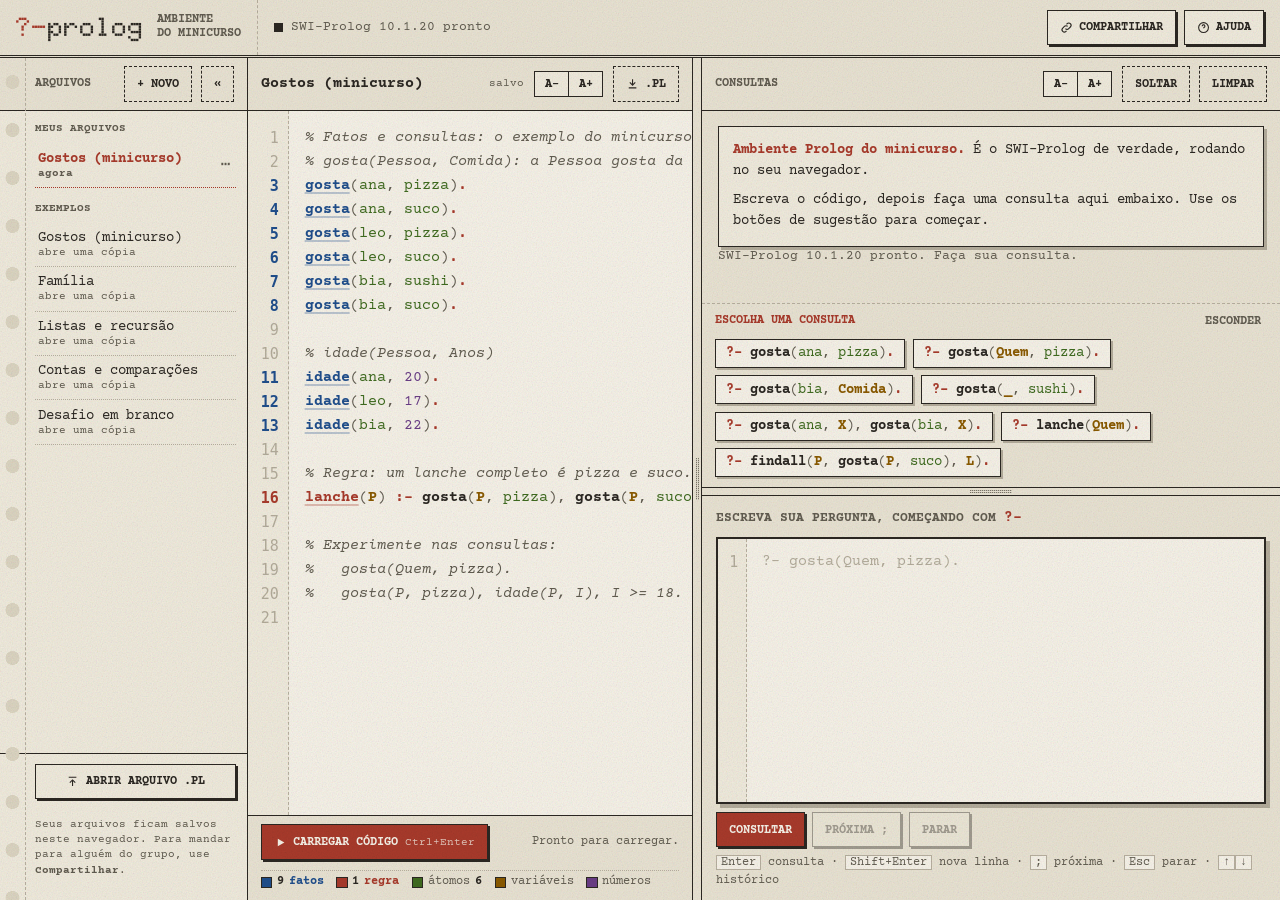
==== commit 27b94445: "Ambiente: mais espaço para as perguntas, letra normal e botão para recolher os arquivos Co-Authored-" ====
--- a/ambiente/index.html
+++ b/ambiente/index.html
@@ -20,7 +20,7 @@
   --fita:#A83A2B;--fita-escura:#8C3024;--fita-fraca:#D9B8B1;
   --mono:'Courier Prime','Courier New',Courier,ui-monospace,monospace;
   --display:'Doto','Courier Prime',monospace;
-  --cod:15px;--cod-cons:15px;--cod-q:calc(var(--cod-cons) * 1.35);--linha-cod:1.6;
+  --cod:15px;--cod-cons:15px;--cod-q:var(--cod-cons);--linha-cod:1.6;
   --c-fato:#1F4E8C;--c-regra:#A83A2B;--c-atomo:#3F6B1F;--c-var:#8A5A00;--c-num:#6A3D86;--c-str:#6B4A2B;
   --topo:3.6rem;
   --z-painel:10;--z-janela:25;--z-gaveta:30;--z-dialogo:40;--z-aviso:50;
@@ -62,7 +62,7 @@
 .botao kbd{font-family:inherit;font-weight:400;opacity:.75;font-size:.7rem;text-transform:none}
 .icone{width:1.05em;height:1.05em;flex:none}
 
-.mesa{display:grid;grid-template-columns:15.5rem minmax(0,var(--ed,1.15fr)) 9px minmax(0,var(--co,1fr));min-height:0}
+.mesa{display:grid;grid-template-columns:15.5rem minmax(0,var(--ed,1fr)) 9px minmax(0,var(--co,1.3fr));min-height:0}
 .solto .mesa{grid-template-columns:15.5rem minmax(0,1fr) 0 0}
 .divisor{position:relative;cursor:col-resize;background:var(--papel);border-right:1px solid var(--tinta);touch-action:none;outline-offset:-2px}
 .divisor::before{content:"";position:absolute;left:3px;top:50%;width:3px;height:2.6rem;transform:translateY(-50%);border-left:1px dotted var(--carbono);border-right:1px dotted var(--carbono)}
@@ -174,13 +174,13 @@
 .chip:active{transform:translate(2px,2px);box-shadow:none}
 .chip .t-var{color:var(--c-var)}.chip .t-atom{color:var(--c-atomo)}.chip .t-num{color:var(--c-num)}
 .chip.leve{font-size:.78rem;border-style:dashed;box-shadow:none;background:var(--papel-alto)}
-.entrada{border-top:0;padding:.7rem .9rem calc(.7rem + env(safe-area-inset-bottom));background:var(--papel);display:flex;flex-direction:column;gap:.5rem;height:var(--qh,40%);min-height:10rem;flex:none}
+.entrada{border-top:0;padding:.7rem .9rem calc(.7rem + env(safe-area-inset-bottom));background:var(--papel);display:flex;flex-direction:column;gap:.5rem;height:var(--qh,48%);min-height:10rem;flex:none}
 .entrada__rot{display:block;font-size:.8rem;font-weight:700;text-transform:uppercase;color:var(--carbono);margin:0}
 .entrada__rot b{color:var(--fita);font-size:1.15em}
 .q-editor{flex:1;min-height:0;display:grid;grid-template-columns:auto minmax(0,1fr);border:2px solid var(--tinta);background:var(--papel-claro);box-shadow:4px 4px 0 var(--carbono-fraco);overflow:hidden}
 .q-editor:focus-within{outline:3px solid var(--fita);outline-offset:0}
 .q-editor .editor__nums{font-size:var(--cod-q);padding:.7rem .5rem .7rem .7rem}
-.q-editor .editor__realce,.q-editor .editor__texto{font-size:var(--cod-q);padding:.7rem .9rem 1.2rem;font-weight:700}
+.q-editor .editor__realce,.q-editor .editor__texto{font-size:var(--cod-q);padding:.7rem .9rem 1.2rem}
 .q-editor .editor__texto::placeholder{color:var(--carbono-fraco);font-weight:400;-webkit-text-fill-color:var(--carbono-fraco)}
 .divisor-h{height:9px;flex:none;cursor:row-resize;background:var(--papel);border-top:1px solid var(--tinta);border-bottom:1px solid var(--tinta);position:relative;touch-action:none}
 .divisor-h::before{content:"";position:absolute;top:2px;left:50%;height:3px;width:2.6rem;transform:translateX(-50%);border-top:1px dotted var(--carbono);border-bottom:1px dotted var(--carbono)}
@@ -230,10 +230,18 @@
 .arrastando-janela,.arrastando-janela *{user-select:none!important;cursor:move!important}
 .arrastando-div,.arrastando-div *{user-select:none!important;cursor:col-resize!important}
 .so-largo{display:inline-flex}
+.recolher{display:inline-flex}
+@media (min-width:1181px){
+  .sem-arq .mesa{grid-template-columns:minmax(0,var(--ed,1fr)) 9px minmax(0,var(--co,1.3fr))}
+  .sem-arq.solto .mesa{grid-template-columns:minmax(0,1fr) 0 0}
+  .sem-arq .arquivos{display:none}
+  .sem-arq .so-gaveta{display:inline-flex}
+}
+@media (max-width:1180px){.recolher{display:none!important}}
 
 /* ================= responsivo ================= */
 @media (max-width:1180px){
-  .mesa{grid-template-columns:minmax(0,var(--ed,1.1fr)) 9px minmax(0,var(--co,1fr))}
+  .mesa{grid-template-columns:minmax(0,var(--ed,1fr)) 9px minmax(0,var(--co,1.3fr))}
   .solto .mesa{grid-template-columns:minmax(0,1fr) 0 0}
   .arquivos{position:fixed;top:0;left:0;bottom:0;width:min(20rem,86vw);z-index:var(--z-gaveta);transform:translateX(-102%);transition:transform .25s cubic-bezier(.25,1,.5,1);box-shadow:6px 0 0 rgba(43,39,34,.15);border-right:2px solid var(--tinta)}
   .gaveta-aberta .arquivos{transform:none}
@@ -297,7 +305,7 @@
 
   <div class="mesa">
     <aside class="painel arquivos" id="arquivos" aria-label="Arquivos">
-      <div class="painel__cab"><h2 class="painel__tit">Arquivos</h2><button class="botao botao--leve" id="b-novo" type="button">+ Novo</button><button class="fechar fechar-gaveta" id="b-fechar-gaveta" type="button" aria-label="Fechar arquivos">×</button></div>
+      <div class="painel__cab"><h2 class="painel__tit">Arquivos</h2><button class="botao botao--leve" id="b-novo" type="button">+ Novo</button><button class="botao botao--leve recolher" id="b-recolher" type="button" title="Esconder os arquivos para ganhar espaço" style="margin-left:0">«</button><button class="fechar fechar-gaveta" id="b-fechar-gaveta" type="button" aria-label="Fechar arquivos">×</button></div>
       <div class="arquivos__lista" id="lista"></div>
       <div class="arquivos__pe">
         <button class="botao" id="b-abrir" type="button"><svg class="icone"><use href="#i-abrir"/></svg>Abrir arquivo .pl</button>
@@ -879,7 +887,16 @@
   var app = $("#app");
   function abrirGaveta() { document.body.classList.add("gaveta-aberta"); $("#b-gaveta").setAttribute("aria-expanded", "true"); var c = document.querySelector(".item[aria-current='true'] .item__abrir") || document.querySelector(".item__abrir"); if (c) c.focus(); }
   function fecharGaveta() { if (!document.body.classList.contains("gaveta-aberta")) return; document.body.classList.remove("gaveta-aberta"); $("#b-gaveta").setAttribute("aria-expanded", "false"); }
-  $("#b-gaveta").addEventListener("click", function () { document.body.classList.contains("gaveta-aberta") ? fecharGaveta() : abrirGaveta(); });
+  $("#b-gaveta").addEventListener("click", function () {
+    if (innerWidth > 1180) { recolherArquivos(false); return; }
+    document.body.classList.contains("gaveta-aberta") ? fecharGaveta() : abrirGaveta();
+  });
+  function recolherArquivos(sim) {
+    app.classList.toggle("sem-arq", sim);
+    estado.prefs = estado.prefs || {}; estado.prefs.semArq = sim; salvar();
+    if (sim) aviso("Arquivos escondidos. Use o botão Arquivos lá em cima para mostrar.");
+  }
+  $("#b-recolher").addEventListener("click", function () { recolherArquivos(true); });
   $("#fundo-gaveta").addEventListener("click", fecharGaveta);
   $("#b-fechar-gaveta").addEventListener("click", fecharGaveta);
   $("#aba-arquivos").addEventListener("click", abrirGaveta);
@@ -1164,6 +1181,7 @@
     raiz.setProperty("--cod-cons", (p["cod-cons"] || 15) + "px");
     if (p.ed) { mesa.style.setProperty("--ed", p.ed + "fr"); mesa.style.setProperty("--co", (1 - p.ed) + "fr"); }
     if (p.qh) $("#form-q").style.setProperty("--qh", p.qh + "%");
+    if (p.semArq) app.classList.add("sem-arq");
     if (p.solto && innerWidth > 760) soltar(true); else encaixar(true);
   }
   document.querySelectorAll("[data-zoom]").forEach(function (b) {
@@ -1199,7 +1217,7 @@
   divisor.addEventListener("dblclick", function () { delete prefs().ed; mesa.style.removeProperty("--ed"); mesa.style.removeProperty("--co"); salvar(); });
   divisor.addEventListener("keydown", function (e) {
     if (e.key !== "ArrowLeft" && e.key !== "ArrowRight") return;
-    e.preventDefault(); aplicaFracao(Math.max(0.22, Math.min(0.8, (prefs().ed || 0.535) + (e.key === "ArrowLeft" ? -0.03 : 0.03)))); salvar();
+    e.preventDefault(); aplicaFracao(Math.max(0.22, Math.min(0.8, (prefs().ed || 0.435) + (e.key === "ArrowLeft" ? -0.03 : 0.03)))); salvar();
   });
 
   // divisória entre respostas e caixa de pergunta
@@ -1217,7 +1235,7 @@
   divH.addEventListener("dblclick", function () { delete prefs().qh; formQ.style.removeProperty("--qh"); salvar(); });
   divH.addEventListener("keydown", function (e) {
     if (e.key !== "ArrowUp" && e.key !== "ArrowDown") return;
-    e.preventDefault(); aplicaQh((prefs().qh || 40) + (e.key === "ArrowUp" ? 4 : -4)); salvar();
+    e.preventDefault(); aplicaQh((prefs().qh || 48) + (e.key === "ArrowUp" ? 4 : -4)); salvar();
   });
 
   // janela solta
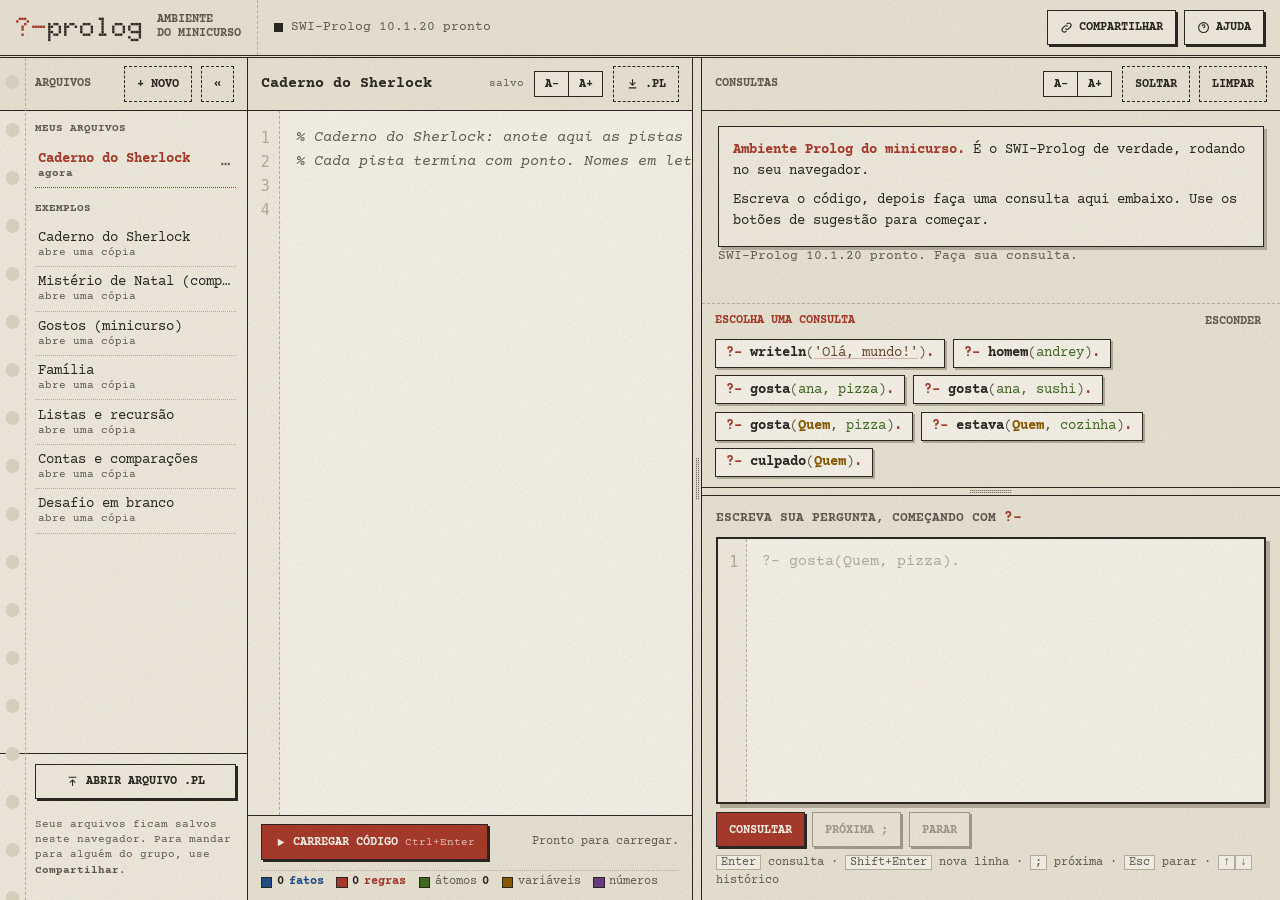
==== commit f5c08765: "ambiente: caderno do Sherlock em branco e exemplo do Mistério de Natal Co-Authored-By: Claude Fable " ====
--- a/ambiente/index.html
+++ b/ambiente/index.html
@@ -434,6 +434,41 @@
      ===================================================================== */
   var EXEMPLOS = [
     {
+      id: "ex-caderno", nome: "Caderno do Sherlock",
+      sug: ["writeln('Olá, mundo!').", "homem(andrey).", "gosta(ana, pizza).", "gosta(ana, sushi).", "gosta(Quem, pizza).", "estava(Quem, cozinha).", "culpado(Quem)."],
+      codigo: [
+        "% Caderno do Sherlock: anote aqui as pistas do caso.",
+        "% Cada pista termina com ponto. Nomes em letra minúscula.",
+        "",
+        ""
+      ].join("\n")
+    },
+    {
+      id: "ex-misterio", nome: "Mistério de Natal (completo)",
+      sug: ["homem(andrey).", "gosta(ana, pizza).", "gosta(ana, sushi).", "gosta(Quem, pizza).", "estava(Quem, cozinha).", "culpado(Quem).", "member(leo, [ana, leo, bia]).", "length([ana, leo, bia], N).", "Sobrou is 8 - 7.", "Total is 3 * 8."],
+      codigo: [
+        "% Mistério de Natal: quem pegou a última fatia de pizza?",
+        "",
+        "% Fatos simples",
+        "homem(andrey).",
+        "mulher(rayane).",
+        "",
+        "% Pistas: do que cada suspeito gosta",
+        "gosta(ana, pizza).",
+        "gosta(leo, pizza).",
+        "gosta(bia, sushi).",
+        "",
+        "% Pistas: onde cada suspeito estava",
+        "estava(ana, biblioteca).",
+        "estava(leo, cozinha).",
+        "estava(bia, cozinha).",
+        "",
+        "% Regra: é culpado SE gosta de pizza E estava na cozinha.",
+        "culpado(P) :- gosta(P, pizza), estava(P, cozinha).",
+        ""
+      ].join("\n")
+    },
+    {
       id: "ex-gostos", nome: "Gostos (minicurso)",
       sug: ["gosta(ana, pizza).", "gosta(Quem, pizza).", "gosta(bia, Comida).", "gosta(_, sushi).", "gosta(ana, X), gosta(bia, X).", "lanche(Quem).", "findall(P, gosta(P, suco), L)."],
       codigo: [
@@ -767,7 +802,7 @@
       if (!confirm("Apagar “" + a.nome + "”? Isso não pode ser desfeito.")) return;
       estado.arquivos = estado.arquivos.filter(function (x) { return x.id !== a.id; });
       if (estado.atual === a.id) estado.atual = estado.arquivos[0] ? estado.arquivos[0].id : null;
-      if (!estado.atual) { var n = criarArquivo("meu-programa", EXEMPLOS[4].codigo, []); estado.atual = n.id; }
+      if (!estado.atual) { var n = criarArquivo("meu-programa", EXEMPLOS[6].codigo, []); estado.atual = n.id; }
       salvar(true); abrir(estado.atual); aviso("Arquivo apagado");
     }, "perigo");
     document.body.appendChild(m);
